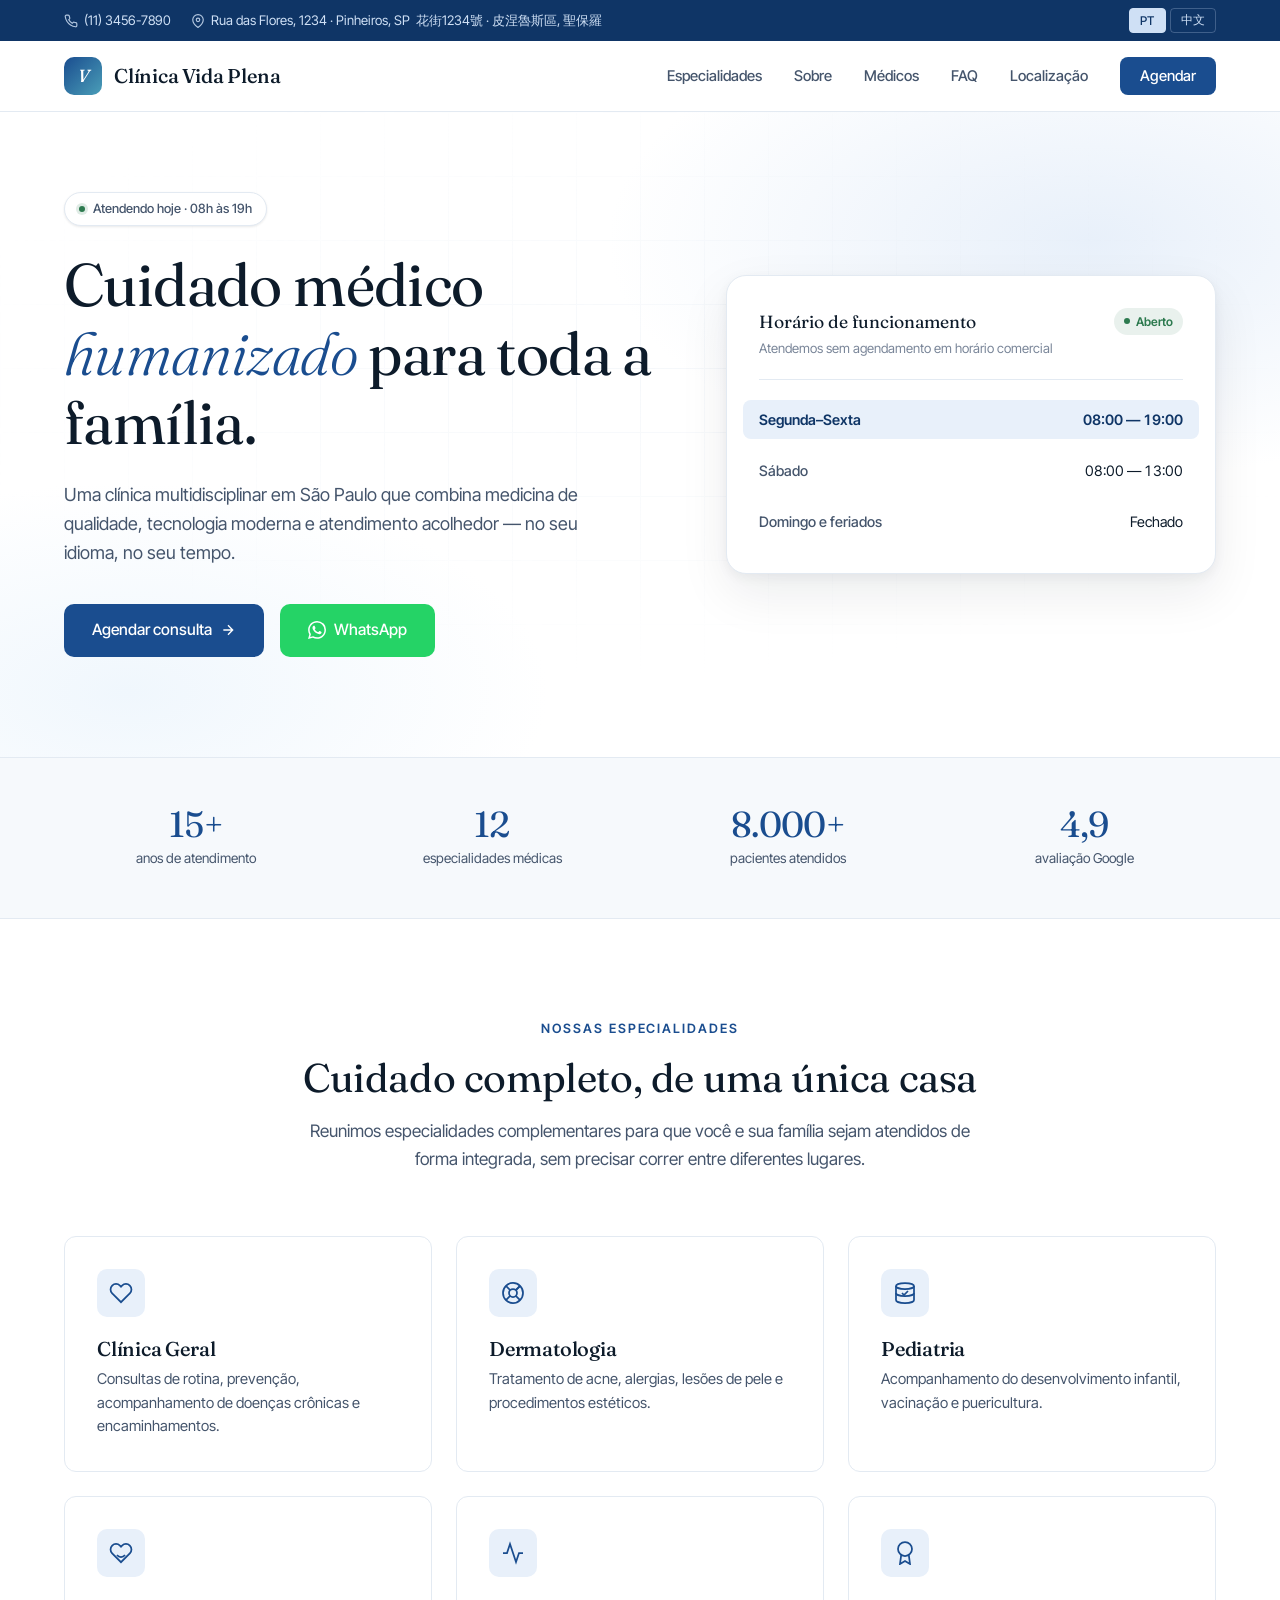
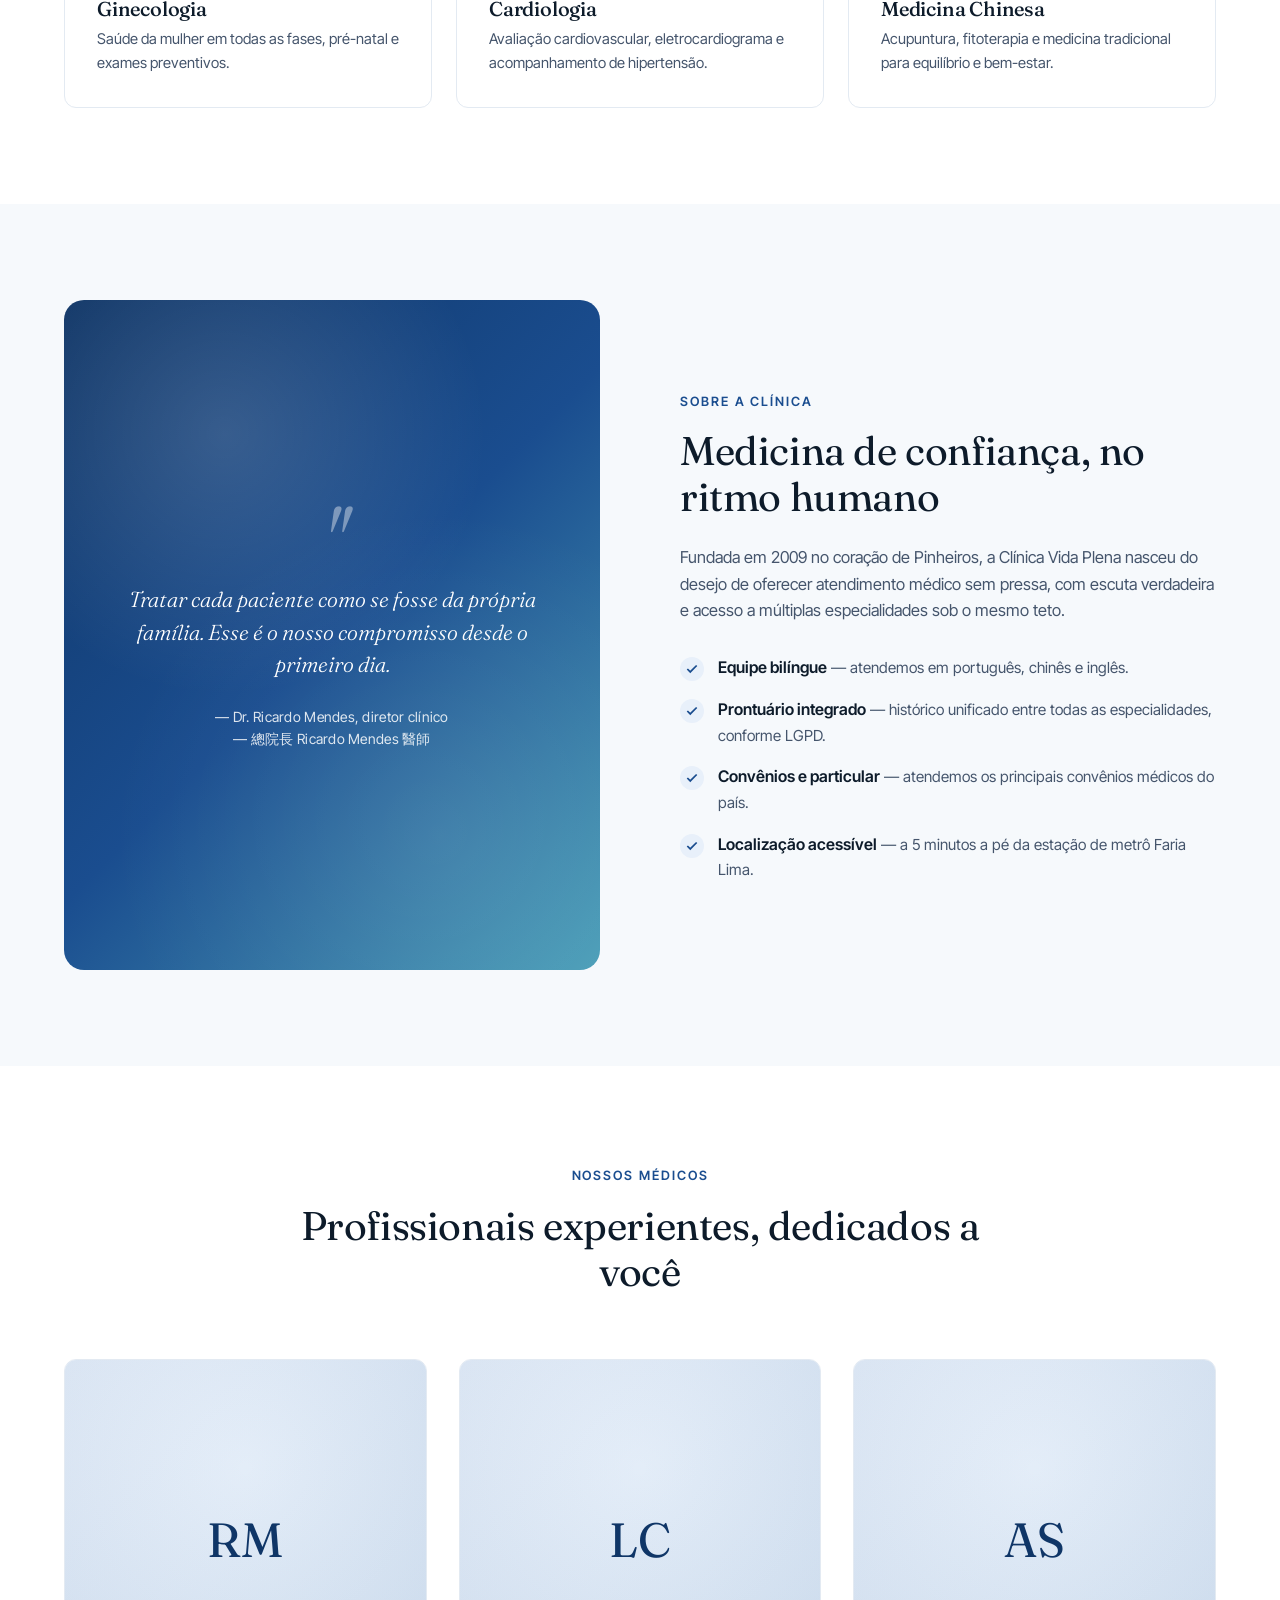
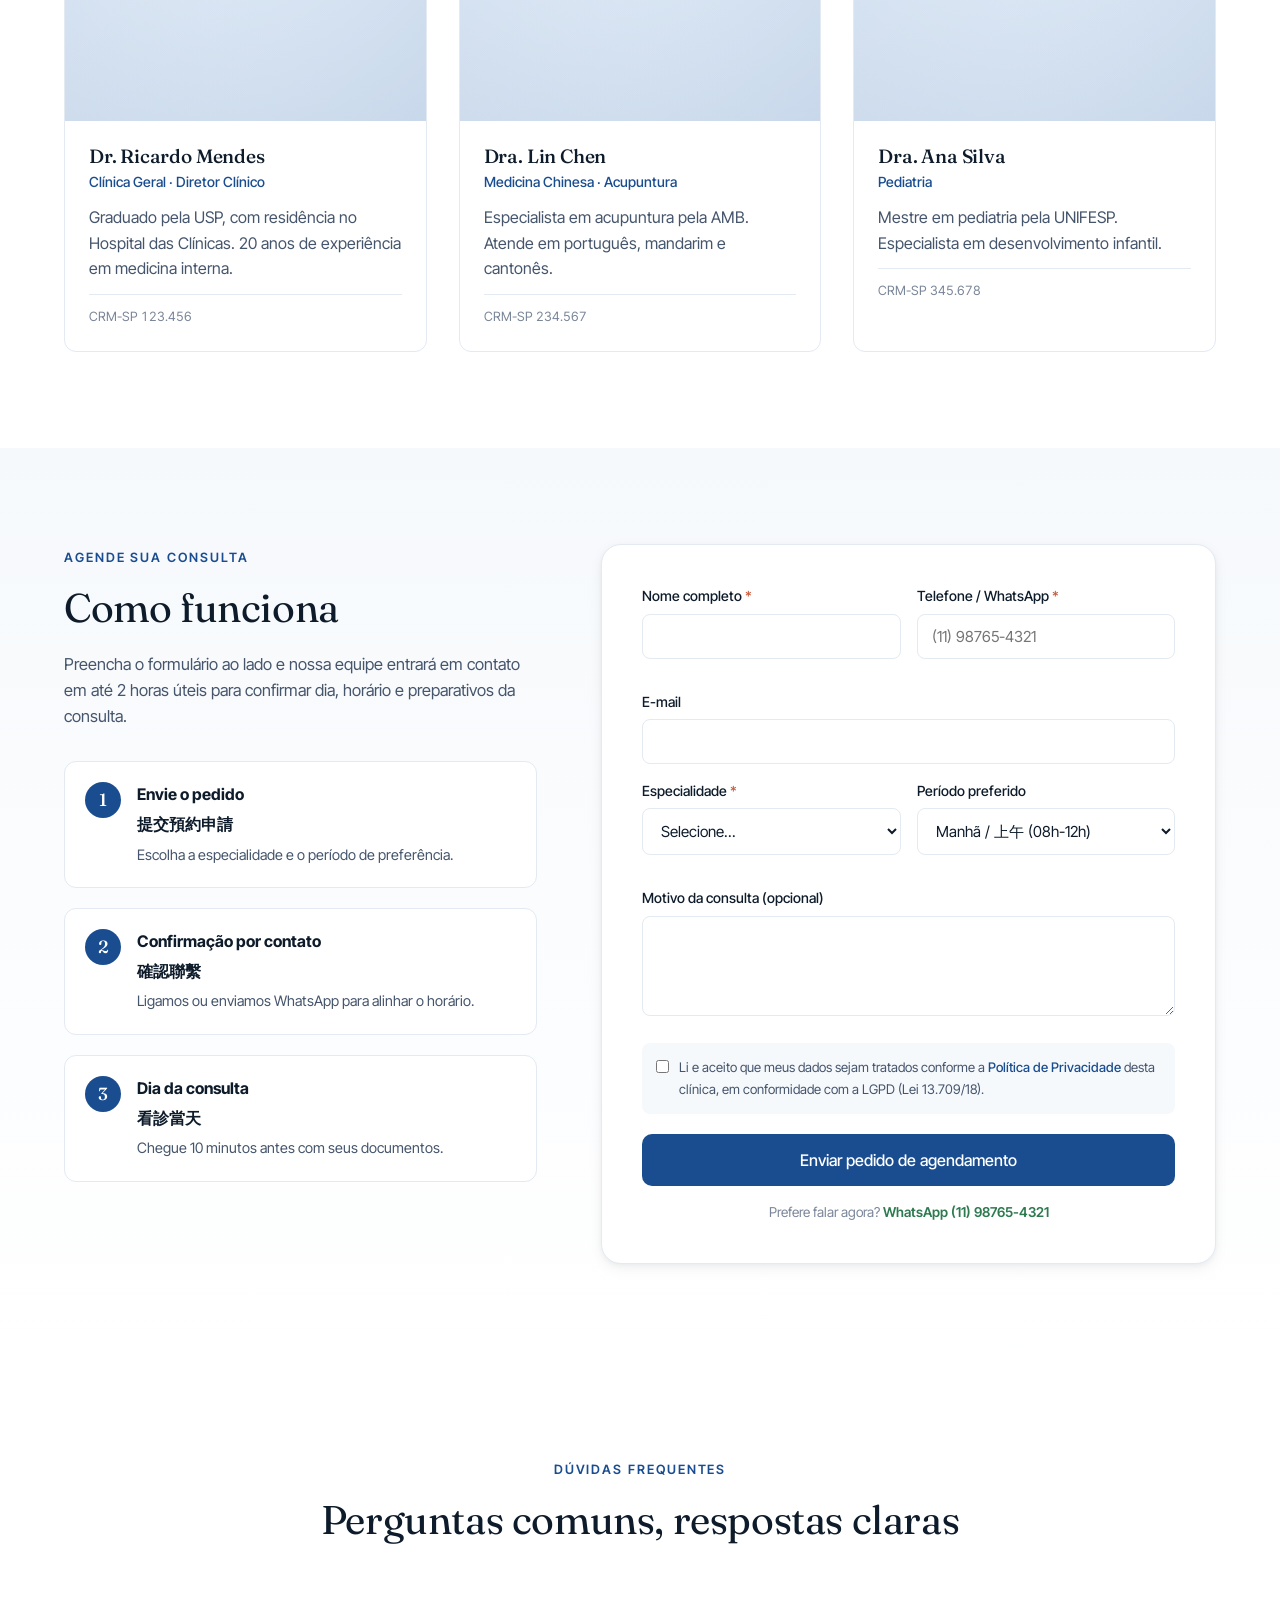
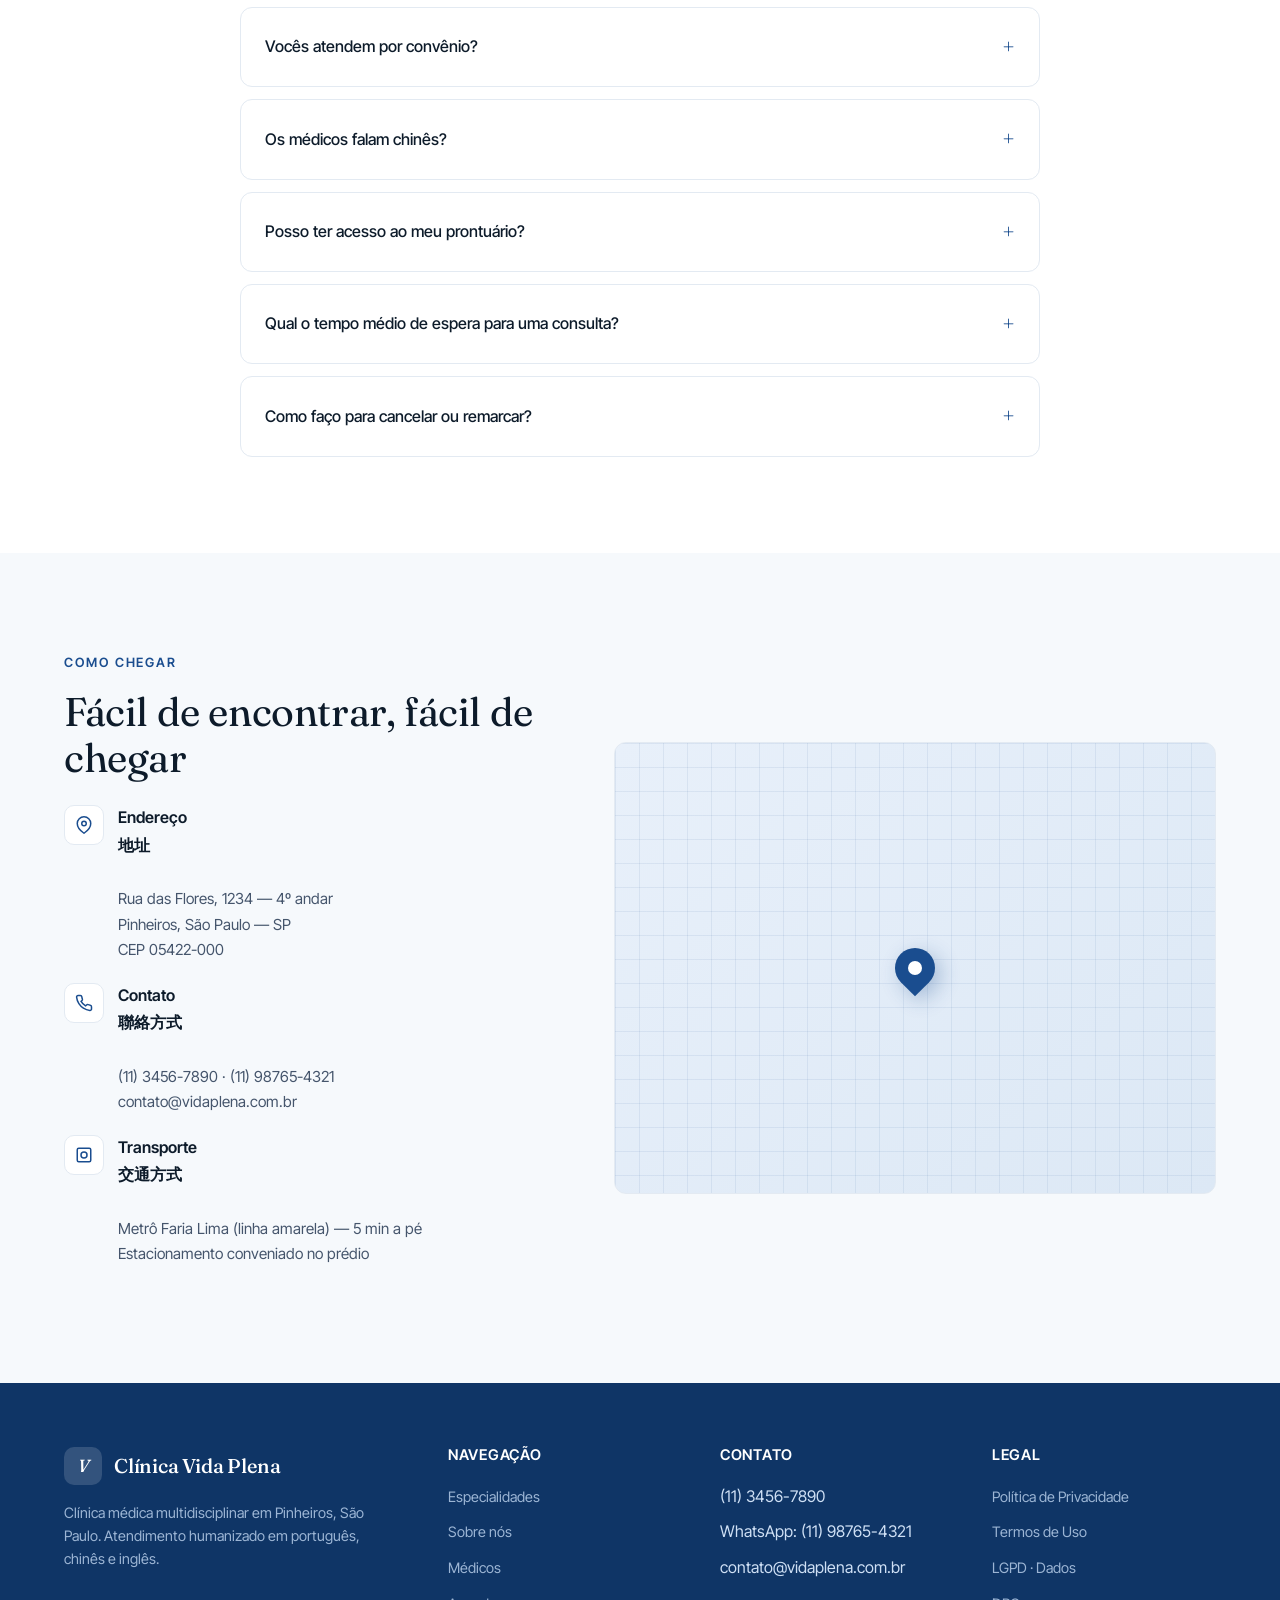
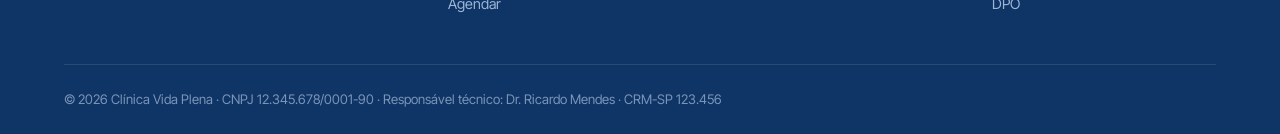
==== index.html @ 8c8d4899 "Add files via upload" ====
<!DOCTYPE html>
<html lang="pt-BR">
<head>
<meta charset="UTF-8">
<meta name="viewport" content="width=device-width, initial-scale=1.0">
<title>Clínica Vida Plena — Saúde integrada em São Paulo</title>
<meta name="description" content="Clínica médica multidisciplinar em São Paulo. Atendimento humanizado em clínica geral, dermatologia, pediatria e mais.">
<link rel="preconnect" href="https://fonts.googleapis.com">
<link rel="preconnect" href="https://fonts.gstatic.com" crossorigin>
<link href="https://fonts.googleapis.com/css2?family=Fraunces:ital,opsz,wght@0,9..144,300..700;1,9..144,300..600&family=Inter+Tight:wght@300;400;500;600;700&family=Noto+Sans+SC:wght@300;400;500;600;700&family=Noto+Serif+SC:wght@400;500;600&display=swap" rel="stylesheet">
<style>
  :root {
    --bg: #ffffff;
    --bg-soft: #f6f9fc;
    --bg-accent: #eef4fb;
    --ink: #0d1b2a;
    --ink-soft: #45556c;
    --ink-muted: #7a8699;
    --line: #e3eaf2;
    --brand: #1a4d8f;
    --brand-deep: #0f3566;
    --brand-soft: #e8f0fa;
    --accent: #4a9eb8;
    --success: #2d7a4f;
    --warn: #c85a3c;
    --radius-sm: 6px;
    --radius: 12px;
    --radius-lg: 20px;
    --shadow-sm: 0 1px 2px rgba(13,27,42,0.04), 0 1px 3px rgba(13,27,42,0.06);
    --shadow: 0 4px 14px rgba(13,27,42,0.06), 0 2px 4px rgba(13,27,42,0.04);
    --shadow-lg: 0 20px 50px rgba(13,27,42,0.08), 0 4px 12px rgba(13,27,42,0.05);
    --font-display: 'Fraunces', Georgia, serif;
    --font-body: 'Inter Tight', system-ui, sans-serif;
    --font-zh-display: 'Noto Serif SC', serif;
    --font-zh-body: 'Noto Sans SC', sans-serif;
    --container: 1200px;
  }

  html[lang="zh"] {
    --font-display: 'Noto Serif SC', serif;
    --font-body: 'Noto Sans SC', sans-serif;
  }

  * { box-sizing: border-box; margin: 0; padding: 0; }

  html { scroll-behavior: smooth; }

  body {
    font-family: var(--font-body);
    color: var(--ink);
    background: var(--bg);
    line-height: 1.6;
    -webkit-font-smoothing: antialiased;
    text-rendering: optimizeLegibility;
  }

  h1, h2, h3, h4 {
    font-family: var(--font-display);
    font-weight: 500;
    line-height: 1.15;
    letter-spacing: -0.01em;
    color: var(--ink);
  }

  h1 { font-size: clamp(2.25rem, 5vw, 3.75rem); font-weight: 400; }
  h2 { font-size: clamp(1.75rem, 3.5vw, 2.5rem); font-weight: 400; }
  h3 { font-size: clamp(1.25rem, 2vw, 1.5rem); }

  p { color: var(--ink-soft); }

  a { color: var(--brand); text-decoration: none; transition: color 0.2s; }
  a:hover { color: var(--brand-deep); }

  .container {
    max-width: var(--container);
    margin: 0 auto;
    padding: 0 24px;
  }

  /* ---------- Top bar ---------- */
  .topbar {
    background: var(--brand-deep);
    color: #cfe0f5;
    font-size: 0.825rem;
    padding: 8px 0;
  }
  .topbar .container {
    display: flex;
    justify-content: space-between;
    align-items: center;
    gap: 16px;
    flex-wrap: wrap;
  }
  .topbar-info { display: flex; gap: 20px; flex-wrap: wrap; }
  .topbar-info span { display: inline-flex; align-items: center; gap: 6px; }
  .topbar svg { width: 14px; height: 14px; opacity: 0.85; }
  .lang-switch { display: flex; gap: 4px; }
  .lang-switch button {
    background: transparent;
    color: #cfe0f5;
    border: 1px solid rgba(207,224,245,0.25);
    padding: 3px 10px;
    border-radius: 4px;
    cursor: pointer;
    font-size: 0.75rem;
    font-family: inherit;
    font-weight: 500;
    letter-spacing: 0.02em;
    transition: all 0.2s;
  }
  .lang-switch button.active {
    background: #cfe0f5;
    color: var(--brand-deep);
    border-color: #cfe0f5;
  }
  .lang-switch button:hover:not(.active) {
    background: rgba(207,224,245,0.1);
  }

  /* ---------- Header / Nav ---------- */
  header {
    position: sticky;
    top: 0;
    z-index: 100;
    background: rgba(255,255,255,0.92);
    backdrop-filter: blur(12px);
    -webkit-backdrop-filter: blur(12px);
    border-bottom: 1px solid var(--line);
  }
  header .container {
    display: flex;
    justify-content: space-between;
    align-items: center;
    padding: 16px 24px;
  }
  .logo {
    display: flex;
    align-items: center;
    gap: 12px;
    font-family: var(--font-display);
    font-weight: 500;
    font-size: 1.25rem;
    color: var(--ink);
    letter-spacing: -0.01em;
  }
  .logo-mark {
    width: 38px;
    height: 38px;
    border-radius: 10px;
    background: linear-gradient(135deg, var(--brand) 0%, var(--accent) 100%);
    display: flex;
    align-items: center;
    justify-content: center;
    color: white;
    font-family: var(--font-display);
    font-size: 1.1rem;
    font-weight: 500;
    font-style: italic;
  }
  nav ul {
    display: flex;
    list-style: none;
    gap: 32px;
    align-items: center;
  }
  nav a {
    color: var(--ink-soft);
    font-weight: 500;
    font-size: 0.925rem;
    transition: color 0.2s;
  }
  nav a:hover { color: var(--brand); }
  .nav-cta {
    background: var(--brand);
    color: white !important;
    padding: 10px 20px;
    border-radius: 8px;
    transition: background 0.2s, transform 0.2s;
  }
  .nav-cta:hover { background: var(--brand-deep); transform: translateY(-1px); }

  .menu-toggle {
    display: none;
    background: none;
    border: none;
    cursor: pointer;
    padding: 8px;
  }
  .menu-toggle svg { width: 24px; height: 24px; color: var(--ink); }

  /* ---------- Hero ---------- */
  .hero {
    position: relative;
    padding: 80px 0 100px;
    overflow: hidden;
    background:
      radial-gradient(ellipse 800px 400px at 85% 20%, var(--brand-soft) 0%, transparent 60%),
      radial-gradient(ellipse 600px 300px at 10% 90%, #f0f7fd 0%, transparent 70%),
      var(--bg);
  }
  .hero::before {
    content: '';
    position: absolute;
    inset: 0;
    background-image:
      linear-gradient(var(--line) 1px, transparent 1px),
      linear-gradient(90deg, var(--line) 1px, transparent 1px);
    background-size: 64px 64px;
    opacity: 0.35;
    mask-image: radial-gradient(ellipse 70% 60% at 50% 40%, black 0%, transparent 80%);
    -webkit-mask-image: radial-gradient(ellipse 70% 60% at 50% 40%, black 0%, transparent 80%);
    pointer-events: none;
  }
  .hero .container {
    position: relative;
    display: grid;
    grid-template-columns: 1.1fr 0.9fr;
    gap: 64px;
    align-items: center;
  }
  .hero-eyebrow {
    display: inline-flex;
    align-items: center;
    gap: 8px;
    background: white;
    border: 1px solid var(--line);
    padding: 6px 14px;
    border-radius: 100px;
    font-size: 0.8rem;
    color: var(--ink-soft);
    font-weight: 500;
    margin-bottom: 24px;
    box-shadow: var(--shadow-sm);
  }
  .hero-eyebrow .dot {
    width: 6px; height: 6px; border-radius: 50%;
    background: var(--success);
    box-shadow: 0 0 0 3px rgba(45,122,79,0.15);
    animation: pulse 2s infinite;
  }
  @keyframes pulse {
    0%, 100% { box-shadow: 0 0 0 3px rgba(45,122,79,0.15); }
    50% { box-shadow: 0 0 0 6px rgba(45,122,79,0.05); }
  }
  .hero h1 em {
    font-style: italic;
    font-weight: 300;
    color: var(--brand);
  }
  .hero-lede {
    font-size: 1.125rem;
    margin: 24px 0 36px;
    max-width: 520px;
    color: var(--ink-soft);
  }
  .hero-actions {
    display: flex;
    gap: 16px;
    flex-wrap: wrap;
  }
  .btn {
    display: inline-flex;
    align-items: center;
    gap: 8px;
    padding: 14px 28px;
    border-radius: 10px;
    font-weight: 500;
    font-size: 0.975rem;
    font-family: inherit;
    cursor: pointer;
    border: none;
    transition: all 0.2s;
  }
  .btn-primary {
    background: var(--brand);
    color: white;
  }
  .btn-primary:hover {
    background: var(--brand-deep);
    color: white;
    transform: translateY(-2px);
    box-shadow: var(--shadow);
  }
  .btn-secondary {
    background: white;
    color: var(--ink);
    border: 1px solid var(--line);
  }
  .btn-secondary:hover {
    border-color: var(--brand);
    color: var(--brand);
    transform: translateY(-2px);
  }
  .btn-whatsapp {
    background: #25D366;
    color: white;
  }
  .btn-whatsapp:hover {
    background: #1fb855;
    color: white;
    transform: translateY(-2px);
  }

  .hero-card {
    position: relative;
    background: white;
    border-radius: var(--radius-lg);
    padding: 32px;
    box-shadow: var(--shadow-lg);
    border: 1px solid var(--line);
  }
  .hero-card-header {
    display: flex;
    justify-content: space-between;
    align-items: start;
    padding-bottom: 20px;
    border-bottom: 1px solid var(--line);
    margin-bottom: 20px;
  }
  .hero-card-title {
    font-family: var(--font-display);
    font-size: 1.1rem;
    color: var(--ink);
  }
  .hero-card-subtitle {
    font-size: 0.825rem;
    color: var(--ink-muted);
    margin-top: 2px;
  }
  .status-chip {
    background: rgba(45,122,79,0.1);
    color: var(--success);
    padding: 4px 10px;
    border-radius: 100px;
    font-size: 0.75rem;
    font-weight: 600;
    display: inline-flex;
    align-items: center;
    gap: 6px;
  }
  .hours-list { display: grid; gap: 12px; }
  .hours-row {
    display: flex;
    justify-content: space-between;
    padding: 8px 0;
    font-size: 0.9rem;
  }
  .hours-row .day { color: var(--ink-soft); font-weight: 500; }
  .hours-row .time { color: var(--ink); font-variant-numeric: tabular-nums; }
  .hours-row.today {
    background: var(--brand-soft);
    margin: 0 -16px;
    padding: 8px 16px;
    border-radius: 8px;
  }
  .hours-row.today .day { color: var(--brand-deep); font-weight: 600; }
  .hours-row.today .time { color: var(--brand-deep); font-weight: 600; }

  .hero-decoration {
    position: absolute;
    top: -24px;
    right: -24px;
    width: 80px;
    height: 80px;
    background: var(--accent);
    opacity: 0.1;
    border-radius: 50%;
    z-index: -1;
  }

  /* ---------- Section base ---------- */
  section { padding: 96px 0; }
  .section-head {
    max-width: 680px;
    margin: 0 auto 64px;
    text-align: center;
  }
  .eyebrow {
    display: inline-block;
    font-size: 0.8rem;
    font-weight: 600;
    letter-spacing: 0.15em;
    text-transform: uppercase;
    color: var(--brand);
    margin-bottom: 16px;
  }
  .section-head p {
    margin-top: 16px;
    font-size: 1.075rem;
  }

  /* ---------- Trust bar ---------- */
  .trust {
    padding: 40px 0;
    border-top: 1px solid var(--line);
    border-bottom: 1px solid var(--line);
    background: var(--bg-soft);
  }
  .trust .container {
    display: grid;
    grid-template-columns: repeat(4, 1fr);
    gap: 32px;
    align-items: center;
  }
  .trust-item {
    text-align: center;
  }
  .trust-number {
    font-family: var(--font-display);
    font-size: 2.25rem;
    font-weight: 400;
    color: var(--brand);
    line-height: 1;
    letter-spacing: -0.02em;
  }
  .trust-label {
    font-size: 0.85rem;
    color: var(--ink-soft);
    margin-top: 6px;
  }

  /* ---------- Services ---------- */
  .services {
    background: var(--bg);
  }
  .services-grid {
    display: grid;
    grid-template-columns: repeat(3, 1fr);
    gap: 24px;
  }
  .service-card {
    padding: 32px;
    background: var(--bg);
    border: 1px solid var(--line);
    border-radius: var(--radius);
    transition: all 0.3s;
    position: relative;
    overflow: hidden;
  }
  .service-card::before {
    content: '';
    position: absolute;
    top: 0; left: 0; right: 0;
    height: 3px;
    background: var(--brand);
    transform: scaleX(0);
    transform-origin: left;
    transition: transform 0.4s cubic-bezier(0.16, 1, 0.3, 1);
  }
  .service-card:hover {
    border-color: var(--brand);
    box-shadow: var(--shadow);
    transform: translateY(-4px);
  }
  .service-card:hover::before { transform: scaleX(1); }
  .service-icon {
    width: 48px;
    height: 48px;
    background: var(--brand-soft);
    border-radius: 10px;
    display: flex;
    align-items: center;
    justify-content: center;
    margin-bottom: 20px;
    color: var(--brand);
  }
  .service-icon svg { width: 24px; height: 24px; }
  .service-card h3 {
    margin-bottom: 8px;
    font-size: 1.25rem;
  }
  .service-card p {
    font-size: 0.925rem;
    line-height: 1.6;
  }
  .service-more {
    margin-top: 16px;
    font-size: 0.85rem;
    color: var(--brand);
    font-weight: 500;
    display: inline-flex;
    align-items: center;
    gap: 4px;
  }

  /* ---------- About ---------- */
  .about {
    background: var(--bg-soft);
  }
  .about .container {
    display: grid;
    grid-template-columns: 1fr 1fr;
    gap: 80px;
    align-items: center;
  }
  .about-visual {
    position: relative;
    aspect-ratio: 4 / 5;
    border-radius: var(--radius-lg);
    overflow: hidden;
    background: linear-gradient(135deg, var(--brand-deep) 0%, var(--brand) 50%, var(--accent) 100%);
    display: flex;
    align-items: center;
    justify-content: center;
  }
  .about-visual::before {
    content: '';
    position: absolute;
    inset: 0;
    background:
      radial-gradient(circle at 30% 20%, rgba(255,255,255,0.15) 0%, transparent 40%),
      radial-gradient(circle at 70% 80%, rgba(255,255,255,0.08) 0%, transparent 50%);
  }
  .about-visual-inner {
    position: relative;
    color: white;
    text-align: center;
    padding: 40px;
    z-index: 1;
  }
  .about-visual-inner .quote-mark {
    font-family: var(--font-display);
    font-size: 5rem;
    line-height: 0.5;
    opacity: 0.4;
    font-style: italic;
  }
  .about-visual-inner blockquote {
    font-family: var(--font-display);
    font-style: italic;
    font-weight: 300;
    font-size: 1.35rem;
    line-height: 1.5;
    margin: 24px 0;
  }
  .about-visual-inner cite {
    display: block;
    font-style: normal;
    font-size: 0.875rem;
    opacity: 0.85;
    font-family: var(--font-body);
    letter-spacing: 0.02em;
  }
  .about-text h2 { margin-bottom: 24px; }
  .about-text p {
    margin-bottom: 20px;
    font-size: 1.025rem;
  }
  .about-features {
    margin-top: 32px;
    display: grid;
    gap: 16px;
  }
  .about-feature {
    display: flex;
    gap: 14px;
    align-items: start;
  }
  .about-feature .check {
    flex-shrink: 0;
    width: 24px;
    height: 24px;
    border-radius: 50%;
    background: var(--brand-soft);
    color: var(--brand);
    display: flex;
    align-items: center;
    justify-content: center;
    margin-top: 2px;
  }
  .about-feature .check svg { width: 14px; height: 14px; }
  .about-feature strong { color: var(--ink); font-weight: 600; }
  .about-feature span { color: var(--ink-soft); font-size: 0.95rem; }

  /* ---------- Doctors ---------- */
  .doctors { background: var(--bg); }
  .doctors-grid {
    display: grid;
    grid-template-columns: repeat(3, 1fr);
    gap: 32px;
  }
  .doctor-card {
    background: var(--bg);
    border: 1px solid var(--line);
    border-radius: var(--radius);
    overflow: hidden;
    transition: all 0.3s;
  }
  .doctor-card:hover {
    box-shadow: var(--shadow);
    transform: translateY(-4px);
  }
  .doctor-photo {
    aspect-ratio: 1 / 1;
    background: linear-gradient(135deg, var(--brand-soft) 0%, #dce8f5 100%);
    display: flex;
    align-items: center;
    justify-content: center;
    color: var(--brand-deep);
    font-family: var(--font-display);
    font-size: 3rem;
    font-weight: 400;
    position: relative;
  }
  .doctor-photo::after {
    content: '';
    position: absolute;
    inset: 0;
    background: radial-gradient(circle at 50% 30%, transparent 0%, rgba(26,77,143,0.1) 100%);
  }
  .doctor-info {
    padding: 24px;
  }
  .doctor-info h3 {
    font-size: 1.2rem;
    margin-bottom: 4px;
  }
  .doctor-specialty {
    color: var(--brand);
    font-size: 0.875rem;
    font-weight: 500;
    margin-bottom: 12px;
  }
  .doctor-crm {
    font-size: 0.8rem;
    color: var(--ink-muted);
    padding-top: 12px;
    border-top: 1px solid var(--line);
    margin-top: 12px;
    font-variant-numeric: tabular-nums;
  }

  /* ---------- Appointment form ---------- */
  .appointment {
    background:
      linear-gradient(180deg, var(--bg-soft) 0%, var(--bg) 100%);
  }
  .appointment .container {
    display: grid;
    grid-template-columns: 1fr 1.3fr;
    gap: 64px;
    align-items: start;
  }
  .appointment-info h2 { margin-bottom: 20px; }
  .appointment-info p { font-size: 1.025rem; margin-bottom: 32px; }
  .appointment-steps {
    display: grid;
    gap: 20px;
  }
  .appointment-step {
    display: flex;
    gap: 16px;
    padding: 20px;
    background: white;
    border: 1px solid var(--line);
    border-radius: var(--radius);
  }
  .step-num {
    flex-shrink: 0;
    width: 36px;
    height: 36px;
    border-radius: 50%;
    background: var(--brand);
    color: white;
    display: flex;
    align-items: center;
    justify-content: center;
    font-family: var(--font-display);
    font-weight: 500;
    font-size: 1.1rem;
  }
  .appointment-step strong { display: block; color: var(--ink); margin-bottom: 4px; font-size: 1rem; }
  .appointment-step span { color: var(--ink-soft); font-size: 0.9rem; }

  .appointment-form {
    background: white;
    padding: 40px;
    border-radius: var(--radius-lg);
    box-shadow: var(--shadow);
    border: 1px solid var(--line);
  }
  .form-row {
    display: grid;
    grid-template-columns: 1fr 1fr;
    gap: 16px;
    margin-bottom: 16px;
  }
  .form-group { margin-bottom: 16px; }
  .form-group label {
    display: block;
    font-size: 0.875rem;
    font-weight: 500;
    color: var(--ink);
    margin-bottom: 6px;
  }
  .form-group label .req { color: var(--warn); }
  .form-group input,
  .form-group select,
  .form-group textarea {
    width: 100%;
    padding: 12px 14px;
    border: 1px solid var(--line);
    border-radius: 8px;
    font-family: inherit;
    font-size: 0.95rem;
    color: var(--ink);
    background: var(--bg);
    transition: border-color 0.2s, box-shadow 0.2s;
  }
  .form-group input:focus,
  .form-group select:focus,
  .form-group textarea:focus {
    outline: none;
    border-color: var(--brand);
    box-shadow: 0 0 0 3px rgba(26,77,143,0.1);
  }
  .form-group textarea {
    resize: vertical;
    min-height: 100px;
  }
  .form-consent {
    display: flex;
    gap: 10px;
    align-items: start;
    padding: 14px;
    background: var(--bg-soft);
    border-radius: 8px;
    margin: 20px 0;
    font-size: 0.825rem;
    color: var(--ink-soft);
  }
  .form-consent input { margin-top: 3px; flex-shrink: 0; }
  .form-consent a { color: var(--brand); font-weight: 500; }
  .form-submit {
    width: 100%;
    justify-content: center;
    padding: 16px;
    font-size: 1rem;
  }
  .form-alt {
    text-align: center;
    margin-top: 16px;
    font-size: 0.85rem;
    color: var(--ink-muted);
  }
  .form-alt a {
    color: var(--success);
    font-weight: 600;
  }

  /* ---------- FAQ ---------- */
  .faq { background: var(--bg); }
  .faq-list {
    max-width: 800px;
    margin: 0 auto;
    display: grid;
    gap: 12px;
  }
  .faq-item {
    background: var(--bg);
    border: 1px solid var(--line);
    border-radius: var(--radius);
    overflow: hidden;
    transition: border-color 0.2s;
  }
  .faq-item[open] { border-color: var(--brand); }
  .faq-item summary {
    padding: 20px 24px;
    cursor: pointer;
    font-weight: 500;
    color: var(--ink);
    list-style: none;
    display: flex;
    justify-content: space-between;
    align-items: center;
    gap: 16px;
    font-size: 1rem;
  }
  .faq-item summary::-webkit-details-marker { display: none; }
  .faq-item summary::after {
    content: '+';
    font-family: var(--font-display);
    font-size: 1.5rem;
    font-weight: 300;
    color: var(--brand);
    transition: transform 0.2s;
    flex-shrink: 0;
  }
  .faq-item[open] summary::after { content: '−'; }
  .faq-item p {
    padding: 0 24px 24px;
    color: var(--ink-soft);
    font-size: 0.95rem;
    line-height: 1.7;
  }

  /* ---------- Location ---------- */
  .location { background: var(--bg-soft); }
  .location .container {
    display: grid;
    grid-template-columns: 1fr 1.2fr;
    gap: 48px;
    align-items: center;
  }
  .location-info h2 { margin-bottom: 24px; }
  .location-detail {
    display: flex;
    gap: 14px;
    margin-bottom: 20px;
    align-items: start;
  }
  .location-detail-icon {
    flex-shrink: 0;
    width: 40px;
    height: 40px;
    background: white;
    border: 1px solid var(--line);
    border-radius: 10px;
    display: flex;
    align-items: center;
    justify-content: center;
    color: var(--brand);
  }
  .location-detail-icon svg { width: 18px; height: 18px; }
  .location-detail strong { display: block; color: var(--ink); margin-bottom: 2px; font-weight: 600; }
  .location-detail span, .location-detail a { color: var(--ink-soft); font-size: 0.95rem; }
  .map-placeholder {
    aspect-ratio: 4 / 3;
    border-radius: var(--radius);
    overflow: hidden;
    background: linear-gradient(135deg, #e8f0fa 0%, #dce8f5 100%);
    position: relative;
    display: flex;
    align-items: center;
    justify-content: center;
    border: 1px solid var(--line);
  }
  .map-placeholder::before {
    content: '';
    position: absolute;
    inset: 0;
    background-image:
      linear-gradient(rgba(26,77,143,0.08) 1px, transparent 1px),
      linear-gradient(90deg, rgba(26,77,143,0.08) 1px, transparent 1px);
    background-size: 24px 24px;
  }
  .map-pin {
    position: relative;
    z-index: 1;
    width: 40px;
    height: 40px;
    background: var(--brand);
    border-radius: 50% 50% 50% 0;
    transform: rotate(-45deg);
    box-shadow: 0 8px 20px rgba(26,77,143,0.3);
    display: flex;
    align-items: center;
    justify-content: center;
  }
  .map-pin::after {
    content: '';
    width: 14px;
    height: 14px;
    background: white;
    border-radius: 50%;
  }

  /* ---------- Footer ---------- */
  footer {
    background: var(--brand-deep);
    color: #cfe0f5;
    padding: 64px 0 24px;
  }
  .footer-grid {
    display: grid;
    grid-template-columns: 1.5fr 1fr 1fr 1fr;
    gap: 48px;
    margin-bottom: 48px;
  }
  footer h4 {
    color: white;
    font-family: var(--font-body);
    font-size: 0.925rem;
    font-weight: 600;
    letter-spacing: 0.05em;
    text-transform: uppercase;
    margin-bottom: 20px;
  }
  .footer-brand .logo-mark { background: rgba(255,255,255,0.15); }
  .footer-brand h4 { color: white; font-family: var(--font-display); font-size: 1.25rem; text-transform: none; letter-spacing: -0.01em; font-weight: 500; margin-bottom: 12px; }
  .footer-brand p { color: #9cb5d4; font-size: 0.9rem; margin-bottom: 20px; max-width: 320px; line-height: 1.6; }
  footer ul { list-style: none; display: grid; gap: 10px; }
  footer ul a {
    color: #9cb5d4;
    font-size: 0.9rem;
  }
  footer ul a:hover { color: white; }
  .footer-bottom {
    padding-top: 24px;
    border-top: 1px solid rgba(255,255,255,0.1);
    display: flex;
    justify-content: space-between;
    align-items: center;
    flex-wrap: wrap;
    gap: 16px;
    font-size: 0.825rem;
    color: #7a94b8;
  }
  .footer-legal { display: flex; gap: 20px; flex-wrap: wrap; }
  .footer-legal a { color: #9cb5d4; }

  /* ---------- Responsive ---------- */
  @media (max-width: 960px) {
    nav ul { display: none; }
    .menu-toggle { display: block; }
    .hero .container,
    .about .container,
    .appointment .container,
    .location .container {
      grid-template-columns: 1fr;
      gap: 48px;
    }
    .services-grid,
    .doctors-grid {
      grid-template-columns: repeat(2, 1fr);
    }
    .trust .container {
      grid-template-columns: repeat(2, 1fr);
      gap: 32px;
    }
    .footer-grid {
      grid-template-columns: 1fr 1fr;
      gap: 32px;
    }
    section { padding: 72px 0; }
    .hero { padding: 48px 0 64px; }
  }

  @media (max-width: 640px) {
    .services-grid,
    .doctors-grid {
      grid-template-columns: 1fr;
    }
    .form-row { grid-template-columns: 1fr; }
    .appointment-form { padding: 24px; }
    .topbar-info { gap: 12px; font-size: 0.75rem; }
    .footer-grid { grid-template-columns: 1fr; }
  }

  /* Utility for language switching */
  .zh { display: none; }
  html[lang="zh"] .pt { display: none; }
  html[lang="zh"] .zh { display: inline; }
  html[lang="zh"] p.pt,
  html[lang="zh"] div.pt,
  html[lang="zh"] li.pt,
  html[lang="zh"] h1.pt,
  html[lang="zh"] h2.pt,
  html[lang="zh"] h3.pt,
  html[lang="zh"] span.pt.block { display: none; }
  html[lang="zh"] p.zh,
  html[lang="zh"] div.zh,
  html[lang="zh"] li.zh,
  html[lang="zh"] h1.zh,
  html[lang="zh"] h2.zh,
  html[lang="zh"] h3.zh,
  html[lang="zh"] span.zh.block { display: block; }

  /* Reveal animation */
  @media (prefers-reduced-motion: no-preference) {
    .reveal {
      opacity: 0;
      transform: translateY(16px);
      transition: opacity 0.7s cubic-bezier(0.16, 1, 0.3, 1), transform 0.7s cubic-bezier(0.16, 1, 0.3, 1);
    }
    .reveal.visible {
      opacity: 1;
      transform: translateY(0);
    }
  }
</style>
</head>
<body>

<!-- Top bar -->
<div class="topbar">
  <div class="container">
    <div class="topbar-info">
      <span>
        <svg viewBox="0 0 24 24" fill="none" stroke="currentColor" stroke-width="2"><path d="M22 16.92v3a2 2 0 0 1-2.18 2 19.79 19.79 0 0 1-8.63-3.07 19.5 19.5 0 0 1-6-6 19.79 19.79 0 0 1-3.07-8.67A2 2 0 0 1 4.11 2h3a2 2 0 0 1 2 1.72 12.84 12.84 0 0 0 .7 2.81 2 2 0 0 1-.45 2.11L8.09 9.91a16 16 0 0 0 6 6l1.27-1.27a2 2 0 0 1 2.11-.45 12.84 12.84 0 0 0 2.81.7A2 2 0 0 1 22 16.92z"/></svg>
        (11) 3456-7890
      </span>
      <span>
        <svg viewBox="0 0 24 24" fill="none" stroke="currentColor" stroke-width="2"><path d="M21 10c0 7-9 13-9 13s-9-6-9-13a9 9 0 0 1 18 0z"/><circle cx="12" cy="10" r="3"/></svg>
        <span class="pt">Rua das Flores, 1234 · Pinheiros, SP</span><span class="zh">花街1234號 · 皮涅魯斯區, 聖保羅</span>
      </span>
    </div>
    <div class="lang-switch">
      <button class="active" data-lang="pt">PT</button>
      <button data-lang="zh">中文</button>
    </div>
  </div>
</div>

<!-- Header -->
<header>
  <div class="container">
    <a href="#top" class="logo">
      <span class="logo-mark">V</span>
      <span>
        <span class="pt">Clínica Vida Plena</span>
        <span class="zh">盈康診所</span>
      </span>
    </a>
    <nav>
      <ul>
        <li><a href="#services"><span class="pt">Especialidades</span><span class="zh">科別</span></a></li>
        <li><a href="#about"><span class="pt">Sobre</span><span class="zh">關於</span></a></li>
        <li><a href="#doctors"><span class="pt">Médicos</span><span class="zh">醫師</span></a></li>
        <li><a href="#faq">FAQ</a></li>
        <li><a href="#location"><span class="pt">Localização</span><span class="zh">交通</span></a></li>
        <li><a href="#appointment" class="nav-cta"><span class="pt">Agendar</span><span class="zh">線上預約</span></a></li>
      </ul>
      <button class="menu-toggle" aria-label="Menu">
        <svg viewBox="0 0 24 24" fill="none" stroke="currentColor" stroke-width="2"><line x1="3" y1="6" x2="21" y2="6"/><line x1="3" y1="12" x2="21" y2="12"/><line x1="3" y1="18" x2="21" y2="18"/></svg>
      </button>
    </nav>
  </div>
</header>

<!-- Hero -->
<section class="hero" id="top" style="padding-top: 80px;">
  <div class="container">
    <div>
      <div class="hero-eyebrow">
        <span class="dot"></span>
        <span class="pt">Atendendo hoje · 08h às 19h</span>
        <span class="zh">今日營業 · 上午8點至晚上7點</span>
      </div>
      <h1 class="pt">Cuidado médico <em>humanizado</em> para toda a família.</h1>
      <h1 class="zh">以<em>人為本</em>的家庭醫療照護</h1>
      <p class="hero-lede pt">Uma clínica multidisciplinar em São Paulo que combina medicina de qualidade, tecnologia moderna e atendimento acolhedor — no seu idioma, no seu tempo.</p>
      <p class="hero-lede zh">位於聖保羅的多專科綜合診所，結合優質醫療、現代化設備與貼心服務——用您熟悉的語言，配合您的時間。</p>
      <div class="hero-actions">
        <a href="#appointment" class="btn btn-primary">
          <span class="pt">Agendar consulta</span>
          <span class="zh">線上預約</span>
          <svg width="16" height="16" viewBox="0 0 24 24" fill="none" stroke="currentColor" stroke-width="2"><path d="M5 12h14M12 5l7 7-7 7"/></svg>
        </a>
        <a href="https://wa.me/5511987654321" class="btn btn-whatsapp">
          <svg width="18" height="18" viewBox="0 0 24 24" fill="currentColor"><path d="M17.472 14.382c-.297-.149-1.758-.867-2.03-.967-.273-.099-.471-.148-.67.15-.197.297-.767.966-.94 1.164-.173.199-.347.223-.644.075-.297-.15-1.255-.463-2.39-1.475-.883-.788-1.48-1.761-1.653-2.059-.173-.297-.018-.458.13-.606.134-.133.298-.347.446-.52.149-.174.198-.298.298-.497.099-.198.05-.371-.025-.52-.075-.149-.669-1.612-.916-2.207-.242-.579-.487-.5-.669-.51-.173-.008-.371-.01-.57-.01-.198 0-.52.074-.792.372-.272.297-1.04 1.016-1.04 2.479 0 1.462 1.065 2.875 1.213 3.074.149.198 2.096 3.2 5.077 4.487.709.306 1.262.489 1.694.625.712.227 1.36.195 1.871.118.571-.085 1.758-.719 2.006-1.413.248-.694.248-1.289.173-1.413-.074-.124-.272-.198-.57-.347m-5.421 7.403h-.004a9.87 9.87 0 01-5.031-1.378l-.361-.214-3.741.982.998-3.648-.235-.374a9.86 9.86 0 01-1.51-5.26c.001-5.45 4.436-9.884 9.888-9.884 2.64 0 5.122 1.03 6.988 2.898a9.825 9.825 0 012.893 6.994c-.003 5.45-4.437 9.884-9.885 9.884m8.413-18.297A11.815 11.815 0 0012.05 0C5.495 0 .16 5.335.157 11.892c0 2.096.547 4.142 1.588 5.945L.057 24l6.305-1.654a11.882 11.882 0 005.683 1.448h.005c6.554 0 11.89-5.335 11.893-11.893A11.821 11.821 0 0020.885 3.488"/></svg>
          WhatsApp
        </a>
      </div>
    </div>
    <div class="hero-card">
      <div class="hero-decoration"></div>
      <div class="hero-card-header">
        <div>
          <div class="hero-card-title pt">Horário de funcionamento</div>
          <div class="hero-card-title zh">營業時間</div>
          <div class="hero-card-subtitle pt">Atendemos sem agendamento em horário comercial</div>
          <div class="hero-card-subtitle zh">上班時間歡迎臨櫃看診</div>
        </div>
        <span class="status-chip">
          <span class="dot" style="background: currentColor; width: 6px; height: 6px; border-radius: 50%;"></span>
          <span class="pt">Aberto</span>
          <span class="zh">營業中</span>
        </span>
      </div>
      <div class="hours-list">
        <div class="hours-row today">
          <span class="day"><span class="pt">Segunda–Sexta</span><span class="zh">週一至週五</span></span>
          <span class="time">08:00 — 19:00</span>
        </div>
        <div class="hours-row">
          <span class="day"><span class="pt">Sábado</span><span class="zh">週六</span></span>
          <span class="time">08:00 — 13:00</span>
        </div>
        <div class="hours-row">
          <span class="day"><span class="pt">Domingo e feriados</span><span class="zh">週日及假日</span></span>
          <span class="time pt">Fechado</span>
          <span class="time zh">休診</span>
        </div>
      </div>
    </div>
  </div>
</section>

<!-- Trust bar -->
<section class="trust" style="padding: 48px 0;">
  <div class="container">
    <div class="trust-item">
      <div class="trust-number">15+</div>
      <div class="trust-label pt">anos de atendimento</div>
      <div class="trust-label zh">年專業服務經驗</div>
    </div>
    <div class="trust-item">
      <div class="trust-number">12</div>
      <div class="trust-label pt">especialidades médicas</div>
      <div class="trust-label zh">項醫療專科</div>
    </div>
    <div class="trust-item">
      <div class="trust-number">8.000+</div>
      <div class="trust-label pt">pacientes atendidos</div>
      <div class="trust-label zh">位病患服務記錄</div>
    </div>
    <div class="trust-item">
      <div class="trust-number">4,9</div>
      <div class="trust-label pt">avaliação Google</div>
      <div class="trust-label zh">Google 評分</div>
    </div>
  </div>
</section>

<!-- Services -->
<section class="services" id="services">
  <div class="container">
    <div class="section-head">
      <span class="eyebrow pt">Nossas especialidades</span>
      <span class="eyebrow zh">醫療專科</span>
      <h2 class="pt">Cuidado completo, de uma única casa</h2>
      <h2 class="zh">一站式完整醫療服務</h2>
      <p class="pt">Reunimos especialidades complementares para que você e sua família sejam atendidos de forma integrada, sem precisar correr entre diferentes lugares.</p>
      <p class="zh">我們整合多個專科，讓您和家人享受完整的醫療照護，無需奔波於不同診所之間。</p>
    </div>
    <div class="services-grid">
      <div class="service-card">
        <div class="service-icon">
          <svg viewBox="0 0 24 24" fill="none" stroke="currentColor" stroke-width="1.75"><path d="M20.84 4.61a5.5 5.5 0 0 0-7.78 0L12 5.67l-1.06-1.06a5.5 5.5 0 0 0-7.78 7.78l1.06 1.06L12 21.23l7.78-7.78 1.06-1.06a5.5 5.5 0 0 0 0-7.78z"/></svg>
        </div>
        <h3 class="pt">Clínica Geral</h3>
        <h3 class="zh">一般內科</h3>
        <p class="pt">Consultas de rotina, prevenção, acompanhamento de doenças crônicas e encaminhamentos.</p>
        <p class="zh">日常看診、預防保健、慢性病管理及專科轉診。</p>
      </div>
      <div class="service-card">
        <div class="service-icon">
          <svg viewBox="0 0 24 24" fill="none" stroke="currentColor" stroke-width="1.75"><circle cx="12" cy="12" r="10"/><circle cx="12" cy="12" r="4"/><line x1="4.93" y1="4.93" x2="9.17" y2="9.17"/><line x1="14.83" y1="14.83" x2="19.07" y2="19.07"/><line x1="14.83" y1="9.17" x2="19.07" y2="4.93"/><line x1="14.83" y1="9.17" x2="18.36" y2="5.64"/><line x1="4.93" y1="19.07" x2="9.17" y2="14.83"/></svg>
        </div>
        <h3 class="pt">Dermatologia</h3>
        <h3 class="zh">皮膚科</h3>
        <p class="pt">Tratamento de acne, alergias, lesões de pele e procedimentos estéticos.</p>
        <p class="zh">痤瘡、過敏、皮膚病變治療及醫美療程。</p>
      </div>
      <div class="service-card">
        <div class="service-icon">
          <svg viewBox="0 0 24 24" fill="none" stroke="currentColor" stroke-width="1.75"><path d="M9 12l2 2 4-4"/><path d="M21 12c0 1.66-4 3-9 3s-9-1.34-9-3"/><path d="M3 5v14c0 1.66 4 3 9 3s9-1.34 9-3V5"/><path d="M3 5c0-1.66 4-3 9-3s9 1.34 9 3-4 3-9 3-9-1.34-9-3z"/></svg>
        </div>
        <h3 class="pt">Pediatria</h3>
        <h3 class="zh">兒科</h3>
        <p class="pt">Acompanhamento do desenvolvimento infantil, vacinação e puericultura.</p>
        <p class="zh">兒童生長發育追蹤、疫苗接種及嬰幼兒保健。</p>
      </div>
      <div class="service-card">
        <div class="service-icon">
          <svg viewBox="0 0 24 24" fill="none" stroke="currentColor" stroke-width="1.75"><path d="M20.84 4.61a5.5 5.5 0 0 0-7.78 0L12 5.67l-1.06-1.06a5.5 5.5 0 0 0-7.78 7.78L12 21.23l8.84-8.84a5.5 5.5 0 0 0 0-7.78z"/><path d="M8 14s1.5 2 4 2 4-2 4-2"/></svg>
        </div>
        <h3 class="pt">Ginecologia</h3>
        <h3 class="zh">婦產科</h3>
        <p class="pt">Saúde da mulher em todas as fases, pré-natal e exames preventivos.</p>
        <p class="zh">女性各階段健康照護、產前檢查及預防性篩檢。</p>
      </div>
      <div class="service-card">
        <div class="service-icon">
          <svg viewBox="0 0 24 24" fill="none" stroke="currentColor" stroke-width="1.75"><polyline points="22 12 18 12 15 21 9 3 6 12 2 12"/></svg>
        </div>
        <h3 class="pt">Cardiologia</h3>
        <h3 class="zh">心臟科</h3>
        <p class="pt">Avaliação cardiovascular, eletrocardiograma e acompanhamento de hipertensão.</p>
        <p class="zh">心血管評估、心電圖及高血壓追蹤管理。</p>
      </div>
      <div class="service-card">
        <div class="service-icon">
          <svg viewBox="0 0 24 24" fill="none" stroke="currentColor" stroke-width="1.75"><circle cx="12" cy="8" r="7"/><polyline points="8.21 13.89 7 23 12 20 17 23 15.79 13.88"/></svg>
        </div>
        <h3 class="pt">Medicina Chinesa</h3>
        <h3 class="zh">中醫科</h3>
        <p class="pt">Acupuntura, fitoterapia e medicina tradicional para equilíbrio e bem-estar.</p>
        <p class="zh">針灸、中藥調理及傳統中醫療法，促進身心平衡。</p>
      </div>
    </div>
  </div>
</section>

<!-- About -->
<section class="about" id="about">
  <div class="container">
    <div class="about-visual">
      <div class="about-visual-inner">
        <div class="quote-mark">"</div>
        <blockquote class="pt">Tratar cada paciente como se fosse da própria família. Esse é o nosso compromisso desde o primeiro dia.</blockquote>
        <blockquote class="zh">視每位病人如家人——這是我們開業第一天就許下的承諾。</blockquote>
        <cite class="pt">— Dr. Ricardo Mendes, diretor clínico</cite>
        <cite class="zh">— 總院長 Ricardo Mendes 醫師</cite>
      </div>
    </div>
    <div class="about-text">
      <span class="eyebrow pt">Sobre a clínica</span>
      <span class="eyebrow zh">關於診所</span>
      <h2 class="pt">Medicina de confiança, no ritmo humano</h2>
      <h2 class="zh">值得信賴的醫療，以人為本的步調</h2>
      <p class="pt">Fundada em 2009 no coração de Pinheiros, a Clínica Vida Plena nasceu do desejo de oferecer atendimento médico sem pressa, com escuta verdadeira e acesso a múltiplas especialidades sob o mesmo teto.</p>
      <p class="zh">盈康診所創立於2009年，坐落於聖保羅皮涅魯斯區。我們秉持「不趕時間、真誠傾聽」的理念，在同一個空間提供多專科整合照護。</p>
      <div class="about-features">
        <div class="about-feature">
          <div class="check">
            <svg viewBox="0 0 24 24" fill="none" stroke="currentColor" stroke-width="3"><polyline points="20 6 9 17 4 12"/></svg>
          </div>
          <div>
            <strong class="pt">Equipe bilíngue</strong>
            <strong class="zh">雙語醫療團隊</strong>
            <span class="pt"> — atendemos em português, chinês e inglês.</span>
            <span class="zh"> — 提供葡萄牙文、中文、英文看診服務。</span>
          </div>
        </div>
        <div class="about-feature">
          <div class="check">
            <svg viewBox="0 0 24 24" fill="none" stroke="currentColor" stroke-width="3"><polyline points="20 6 9 17 4 12"/></svg>
          </div>
          <div>
            <strong class="pt">Prontuário integrado</strong>
            <strong class="zh">整合病歷系統</strong>
            <span class="pt"> — histórico unificado entre todas as especialidades, conforme LGPD.</span>
            <span class="zh"> — 跨科別統一病歷管理，符合LGPD個資規範。</span>
          </div>
        </div>
        <div class="about-feature">
          <div class="check">
            <svg viewBox="0 0 24 24" fill="none" stroke="currentColor" stroke-width="3"><polyline points="20 6 9 17 4 12"/></svg>
          </div>
          <div>
            <strong class="pt">Convênios e particular</strong>
            <strong class="zh">接受保險及自費</strong>
            <span class="pt"> — atendemos os principais convênios médicos do país.</span>
            <span class="zh"> — 配合巴西主要醫療保險。</span>
          </div>
        </div>
        <div class="about-feature">
          <div class="check">
            <svg viewBox="0 0 24 24" fill="none" stroke="currentColor" stroke-width="3"><polyline points="20 6 9 17 4 12"/></svg>
          </div>
          <div>
            <strong class="pt">Localização acessível</strong>
            <strong class="zh">交通便利</strong>
            <span class="pt"> — a 5 minutos a pé da estação de metrô Faria Lima.</span>
            <span class="zh"> — 距離法里亞利馬地鐵站步行僅5分鐘。</span>
          </div>
        </div>
      </div>
    </div>
  </div>
</section>

<!-- Doctors -->
<section class="doctors" id="doctors">
  <div class="container">
    <div class="section-head">
      <span class="eyebrow pt">Nossos médicos</span>
      <span class="eyebrow zh">醫師介紹</span>
      <h2 class="pt">Profissionais experientes, dedicados a você</h2>
      <h2 class="zh">經驗豐富的醫療團隊，為您用心服務</h2>
    </div>
    <div class="doctors-grid">
      <div class="doctor-card">
        <div class="doctor-photo">RM</div>
        <div class="doctor-info">
          <h3>Dr. Ricardo Mendes</h3>
          <div class="doctor-specialty pt">Clínica Geral · Diretor Clínico</div>
          <div class="doctor-specialty zh">一般內科 · 總院長</div>
          <p class="pt">Graduado pela USP, com residência no Hospital das Clínicas. 20 anos de experiência em medicina interna.</p>
          <p class="zh">聖保羅大學醫學院畢業，臨床醫院住院醫師訓練，20年內科臨床經驗。</p>
          <div class="doctor-crm">CRM-SP 123.456</div>
        </div>
      </div>
      <div class="doctor-card">
        <div class="doctor-photo">LC</div>
        <div class="doctor-info">
          <h3>Dra. Lin Chen</h3>
          <div class="doctor-specialty pt">Medicina Chinesa · Acupuntura</div>
          <div class="doctor-specialty zh">中醫科 · 針灸</div>
          <p class="pt">Especialista em acupuntura pela AMB. Atende em português, mandarim e cantonês.</p>
          <p class="zh">巴西醫學會認證針灸專科醫師，提供葡語、國語、粵語看診。</p>
          <div class="doctor-crm">CRM-SP 234.567</div>
        </div>
      </div>
      <div class="doctor-card">
        <div class="doctor-photo">AS</div>
        <div class="doctor-info">
          <h3>Dra. Ana Silva</h3>
          <div class="doctor-specialty pt">Pediatria</div>
          <div class="doctor-specialty zh">兒科</div>
          <p class="pt">Mestre em pediatria pela UNIFESP. Especialista em desenvolvimento infantil.</p>
          <p class="zh">聯邦大學兒科醫學碩士，專精兒童生長發育評估。</p>
          <div class="doctor-crm">CRM-SP 345.678</div>
        </div>
      </div>
    </div>
  </div>
</section>

<!-- Appointment form -->
<section class="appointment" id="appointment">
  <div class="container">
    <div class="appointment-info">
      <span class="eyebrow pt">Agende sua consulta</span>
      <span class="eyebrow zh">線上預約</span>
      <h2 class="pt">Como funciona</h2>
      <h2 class="zh">預約流程</h2>
      <p class="pt">Preencha o formulário ao lado e nossa equipe entrará em contato em até 2 horas úteis para confirmar dia, horário e preparativos da consulta.</p>
      <p class="zh">請填寫右側表單，我們的客服團隊將在2個營業小時內與您聯繫，確認看診日期、時間及注意事項。</p>
      <div class="appointment-steps">
        <div class="appointment-step">
          <div class="step-num">1</div>
          <div>
            <strong class="pt">Envie o pedido</strong>
            <strong class="zh">提交預約申請</strong>
            <span class="pt">Escolha a especialidade e o período de preferência.</span>
            <span class="zh">選擇科別及希望就診時段。</span>
          </div>
        </div>
        <div class="appointment-step">
          <div class="step-num">2</div>
          <div>
            <strong class="pt">Confirmação por contato</strong>
            <strong class="zh">確認聯繫</strong>
            <span class="pt">Ligamos ou enviamos WhatsApp para alinhar o horário.</span>
            <span class="zh">我們將透過電話或WhatsApp與您確認時段。</span>
          </div>
        </div>
        <div class="appointment-step">
          <div class="step-num">3</div>
          <div>
            <strong class="pt">Dia da consulta</strong>
            <strong class="zh">看診當天</strong>
            <span class="pt">Chegue 10 minutos antes com seus documentos.</span>
            <span class="zh">請提前10分鐘攜帶證件到診所報到。</span>
          </div>
        </div>
      </div>
    </div>
    <form class="appointment-form" id="appointmentForm" onsubmit="return handleSubmit(event)">
      <div class="form-row">
        <div class="form-group">
          <label for="name"><span class="pt">Nome completo</span><span class="zh">姓名</span> <span class="req">*</span></label>
          <input type="text" id="name" name="name" required>
        </div>
        <div class="form-group">
          <label for="phone"><span class="pt">Telefone / WhatsApp</span><span class="zh">電話 / WhatsApp</span> <span class="req">*</span></label>
          <input type="tel" id="phone" name="phone" placeholder="(11) 98765-4321" required>
        </div>
      </div>
      <div class="form-group">
        <label for="email">E-mail</label>
        <input type="email" id="email" name="email">
      </div>
      <div class="form-row">
        <div class="form-group">
          <label for="specialty"><span class="pt">Especialidade</span><span class="zh">科別</span> <span class="req">*</span></label>
          <select id="specialty" name="specialty" required>
            <option value="" class="pt">Selecione...</option>
            <option value="" class="zh">請選擇...</option>
            <option value="clinica-geral">Clínica Geral / 一般內科</option>
            <option value="dermatologia">Dermatologia / 皮膚科</option>
            <option value="pediatria">Pediatria / 兒科</option>
            <option value="ginecologia">Ginecologia / 婦產科</option>
            <option value="cardiologia">Cardiologia / 心臟科</option>
            <option value="medicina-chinesa">Medicina Chinesa / 中醫</option>
            <option value="outro">Outro / 其他</option>
          </select>
        </div>
        <div class="form-group">
          <label for="period"><span class="pt">Período preferido</span><span class="zh">希望時段</span></label>
          <select id="period" name="period">
            <option value="manha">Manhã / 上午 (08h-12h)</option>
            <option value="tarde">Tarde / 下午 (12h-17h)</option>
            <option value="fim-tarde">Fim de tarde / 傍晚 (17h-19h)</option>
            <option value="sabado">Sábado / 週六</option>
          </select>
        </div>
      </div>
      <div class="form-group">
        <label for="message"><span class="pt">Motivo da consulta (opcional)</span><span class="zh">看診原因（選填）</span></label>
        <textarea id="message" name="message" placeholder=""></textarea>
      </div>
      <div class="form-consent">
        <input type="checkbox" id="consent" required>
        <label for="consent">
          <span class="pt">Li e aceito que meus dados sejam tratados conforme a <a href="#">Política de Privacidade</a> desta clínica, em conformidade com a LGPD (Lei 13.709/18).</span>
          <span class="zh">本人已閱讀並同意依據LGPD個資保護法（第13.709/18號法律）及本診所<a href="#">隱私權政策</a>處理個人資料。</span>
        </label>
      </div>
      <button type="submit" class="btn btn-primary form-submit">
        <span class="pt">Enviar pedido de agendamento</span>
        <span class="zh">送出預約申請</span>
      </button>
      <div class="form-alt">
        <span class="pt">Prefere falar agora? </span>
        <span class="zh">想立即聯繫？</span>
        <a href="https://wa.me/5511987654321">WhatsApp (11) 98765-4321</a>
      </div>
    </form>
  </div>
</section>

<!-- FAQ -->
<section class="faq" id="faq">
  <div class="container">
    <div class="section-head">
      <span class="eyebrow pt">Dúvidas frequentes</span>
      <span class="eyebrow zh">常見問題</span>
      <h2 class="pt">Perguntas comuns, respostas claras</h2>
      <h2 class="zh">清楚解答您的疑問</h2>
    </div>
    <div class="faq-list">
      <details class="faq-item">
        <summary><span class="pt">Vocês atendem por convênio?</span><span class="zh">你們接受醫療保險嗎？</span></summary>
        <p class="pt">Sim, atendemos diversos convênios incluindo Amil, Bradesco Saúde, SulAmérica, Porto Seguro e Unimed. Entre em contato para confirmar a cobertura da sua especialidade.</p>
        <p class="zh">是的，我們接受多家醫療保險，包括 Amil、Bradesco Saúde、SulAmérica、Porto Seguro 和 Unimed。請聯繫我們確認您的保險是否涵蓋該科別。</p>
      </details>
      <details class="faq-item">
        <summary><span class="pt">Os médicos falam chinês?</span><span class="zh">醫師會說中文嗎？</span></summary>
        <p class="pt">Temos médicos e equipe administrativa que falam mandarim e cantonês. Ao agendar, avise que prefere atendimento em chinês e nós direcionamos para o profissional adequado.</p>
        <p class="zh">是的，我們有能以國語與粵語看診的醫師及行政人員。預約時請告知希望以中文看診，我們會安排合適的醫師為您服務。</p>
      </details>
      <details class="faq-item">
        <summary><span class="pt">Posso ter acesso ao meu prontuário?</span><span class="zh">我可以查閱自己的病歷嗎？</span></summary>
        <p class="pt">Sim, conforme a LGPD, você tem direito pleno ao seu prontuário médico. A entrega é feita de forma segura — presencialmente, em mídia digital criptografada ou através de nosso sistema de prontuário eletrônico certificado. Solicite na recepção ou pelo e-mail dpo@vidaplena.com.br.</p>
        <p class="zh">可以。根據LGPD個資法，您擁有完整的病歷查閱權。我們透過安全方式交付——當面領取、加密數位媒介或透過已認證的電子病歷系統。可至櫃檯申請或寄信至 dpo@vidaplena.com.br。</p>
      </details>
      <details class="faq-item">
        <summary><span class="pt">Qual o tempo médio de espera para uma consulta?</span><span class="zh">一般預約需要等多久？</span></summary>
        <p class="pt">Para clínica geral, costumamos ter horários disponíveis na mesma semana. Para especialidades, o prazo varia de 3 a 10 dias. Casos urgentes são priorizados — ligue diretamente.</p>
        <p class="zh">一般內科通常當週即有空檔。其他專科約需3至10天預約。緊急情況可優先安排，請直接來電聯繫。</p>
      </details>
      <details class="faq-item">
        <summary><span class="pt">Como faço para cancelar ou remarcar?</span><span class="zh">如何取消或改約時間？</span></summary>
        <p class="pt">Pedimos aviso com pelo menos 24 horas de antecedência, por WhatsApp ou telefone. Isso nos permite atender outros pacientes na sua vaga.</p>
        <p class="zh">請至少提前24小時透過WhatsApp或電話告知。這樣我們才能把時段安排給其他病患。</p>
      </details>
    </div>
  </div>
</section>

<!-- Location -->
<section class="location" id="location">
  <div class="container">
    <div class="location-info">
      <span class="eyebrow pt">Como chegar</span>
      <span class="eyebrow zh">交通資訊</span>
      <h2 class="pt">Fácil de encontrar, fácil de chegar</h2>
      <h2 class="zh">地點便利，輕鬆抵達</h2>
      <div class="location-detail">
        <div class="location-detail-icon">
          <svg viewBox="0 0 24 24" fill="none" stroke="currentColor" stroke-width="2"><path d="M21 10c0 7-9 13-9 13s-9-6-9-13a9 9 0 0 1 18 0z"/><circle cx="12" cy="10" r="3"/></svg>
        </div>
        <div>
          <strong class="pt">Endereço</strong>
          <strong class="zh">地址</strong>
          <span class="pt"><br>Rua das Flores, 1234 — 4º andar<br>Pinheiros, São Paulo — SP<br>CEP 05422-000</span>
          <span class="zh"><br>花街1234號 4樓<br>皮涅魯斯區，聖保羅<br>郵遞區號 05422-000</span>
        </div>
      </div>
      <div class="location-detail">
        <div class="location-detail-icon">
          <svg viewBox="0 0 24 24" fill="none" stroke="currentColor" stroke-width="2"><path d="M22 16.92v3a2 2 0 0 1-2.18 2 19.79 19.79 0 0 1-8.63-3.07 19.5 19.5 0 0 1-6-6 19.79 19.79 0 0 1-3.07-8.67A2 2 0 0 1 4.11 2h3a2 2 0 0 1 2 1.72 12.84 12.84 0 0 0 .7 2.81 2 2 0 0 1-.45 2.11L8.09 9.91a16 16 0 0 0 6 6l1.27-1.27a2 2 0 0 1 2.11-.45 12.84 12.84 0 0 0 2.81.7A2 2 0 0 1 22 16.92z"/></svg>
        </div>
        <div>
          <strong class="pt">Contato</strong>
          <strong class="zh">聯絡方式</strong>
          <span><br>(11) 3456-7890 · (11) 98765-4321<br>contato@vidaplena.com.br</span>
        </div>
      </div>
      <div class="location-detail">
        <div class="location-detail-icon">
          <svg viewBox="0 0 24 24" fill="none" stroke="currentColor" stroke-width="2"><rect x="3" y="3" width="18" height="18" rx="2"/><circle cx="12" cy="12" r="4"/></svg>
        </div>
        <div>
          <strong class="pt">Transporte</strong>
          <strong class="zh">交通方式</strong>
          <span class="pt"><br>Metrô Faria Lima (linha amarela) — 5 min a pé<br>Estacionamento conveniado no prédio</span>
          <span class="zh"><br>法里亞利馬地鐵站（黃線）步行5分鐘<br>大樓內有合作停車場</span>
        </div>
      </div>
    </div>
    <div class="map-placeholder">
      <!-- In production, replace with <iframe> embed from Google Maps -->
      <div class="map-pin"></div>
    </div>
  </div>
</section>

<!-- Footer -->
<footer>
  <div class="container">
    <div class="footer-grid">
      <div class="footer-brand">
        <div style="display: flex; align-items: center; gap: 12px; margin-bottom: 16px;">
          <span class="logo-mark">V</span>
          <h4 style="margin: 0;">Clínica Vida Plena</h4>
        </div>
        <p class="pt">Clínica médica multidisciplinar em Pinheiros, São Paulo. Atendimento humanizado em português, chinês e inglês.</p>
        <p class="zh">位於聖保羅皮涅魯斯區的多專科綜合診所，提供葡萄牙文、中文、英文貼心看診服務。</p>
      </div>
      <div>
        <h4 class="pt">Navegação</h4>
        <h4 class="zh">網站導覽</h4>
        <ul>
          <li><a href="#services"><span class="pt">Especialidades</span><span class="zh">科別</span></a></li>
          <li><a href="#about"><span class="pt">Sobre nós</span><span class="zh">關於我們</span></a></li>
          <li><a href="#doctors"><span class="pt">Médicos</span><span class="zh">醫師</span></a></li>
          <li><a href="#appointment"><span class="pt">Agendar</span><span class="zh">預約</span></a></li>
        </ul>
      </div>
      <div>
        <h4 class="pt">Contato</h4>
        <h4 class="zh">聯絡我們</h4>
        <ul>
          <li>(11) 3456-7890</li>
          <li>WhatsApp: (11) 98765-4321</li>
          <li>contato@vidaplena.com.br</li>
        </ul>
      </div>
      <div>
        <h4 class="pt">Legal</h4>
        <h4 class="zh">法律資訊</h4>
        <ul>
          <li><a href="#"><span class="pt">Política de Privacidade</span><span class="zh">隱私權政策</span></a></li>
          <li><a href="#"><span class="pt">Termos de Uso</span><span class="zh">使用條款</span></a></li>
          <li><a href="#"><span class="pt">LGPD · Dados</span><span class="zh">LGPD 資料權</span></a></li>
          <li><a href="mailto:dpo@vidaplena.com.br">DPO</a></li>
        </ul>
      </div>
    </div>
    <div class="footer-bottom">
      <div>
        <span class="pt">© 2026 Clínica Vida Plena · CNPJ 12.345.678/0001-90 · Responsável técnico: Dr. Ricardo Mendes · CRM-SP 123.456</span>
        <span class="zh">© 2026 盈康診所 · 公司統編 12.345.678/0001-90 · 技術負責人：Ricardo Mendes 醫師 · CRM-SP 123.456</span>
      </div>
    </div>
  </div>
</footer>

<script>
  // Language switcher
  const langButtons = document.querySelectorAll('.lang-switch button');
  langButtons.forEach(btn => {
    btn.addEventListener('click', () => {
      const lang = btn.dataset.lang;
      document.documentElement.lang = lang === 'zh' ? 'zh' : 'pt-BR';
      langButtons.forEach(b => b.classList.remove('active'));
      btn.classList.add('active');
      localStorage.setItem('preferred-lang', lang);
    });
  });

  // Restore language preference
  const savedLang = localStorage.getItem('preferred-lang');
  if (savedLang === 'zh') {
    document.documentElement.lang = 'zh';
    document.querySelector('[data-lang="zh"]').classList.add('active');
    document.querySelector('[data-lang="pt"]').classList.remove('active');
  }

  // Smooth scroll offset for sticky header
  document.querySelectorAll('a[href^="#"]').forEach(anchor => {
    anchor.addEventListener('click', function (e) {
      const target = document.querySelector(this.getAttribute('href'));
      if (target) {
        e.preventDefault();
        const offset = 80;
        const top = target.getBoundingClientRect().top + window.pageYOffset - offset;
        window.scrollTo({ top, behavior: 'smooth' });
      }
    });
  });

  // Form submission (prototype — replace with real backend integration)
  function handleSubmit(event) {
    event.preventDefault();
    const form = event.target;
    const data = new FormData(form);
    const lang = document.documentElement.lang;

    // Build WhatsApp message
    const msg = lang === 'zh'
      ? `您好，我想預約看診：%0A姓名：${data.get('name')}%0A電話：${data.get('phone')}%0AEmail：${data.get('email') || '—'}%0A科別：${data.get('specialty')}%0A希望時段：${data.get('period')}%0A備註：${data.get('message') || '—'}`
      : `Olá, gostaria de agendar uma consulta:%0ANome: ${data.get('name')}%0ATelefone: ${data.get('phone')}%0AEmail: ${data.get('email') || '—'}%0AEspecialidade: ${data.get('specialty')}%0APeríodo: ${data.get('period')}%0AObservações: ${data.get('message') || '—'}`;

    // Open WhatsApp with pre-filled message
    window.open(`https://wa.me/5511987654321?text=${msg}`, '_blank');

    alert(lang === 'zh'
      ? '預約申請已送出！我們將透過 WhatsApp 與您聯繫確認。'
      : 'Pedido enviado! Entraremos em contato por WhatsApp para confirmar.');

    form.reset();
    return false;
  }

  // Reveal on scroll
  if ('IntersectionObserver' in window) {
    const observer = new IntersectionObserver((entries) => {
      entries.forEach(entry => {
        if (entry.isIntersecting) {
          entry.target.classList.add('visible');
          observer.unobserve(entry.target);
        }
      });
    }, { threshold: 0.1, rootMargin: '0px 0px -50px 0px' });

    document.querySelectorAll('.service-card, .doctor-card, .appointment-step, .about-feature, .faq-item').forEach(el => {
      el.classList.add('reveal');
      observer.observe(el);
    });
  }
</script>

</body>
</html>
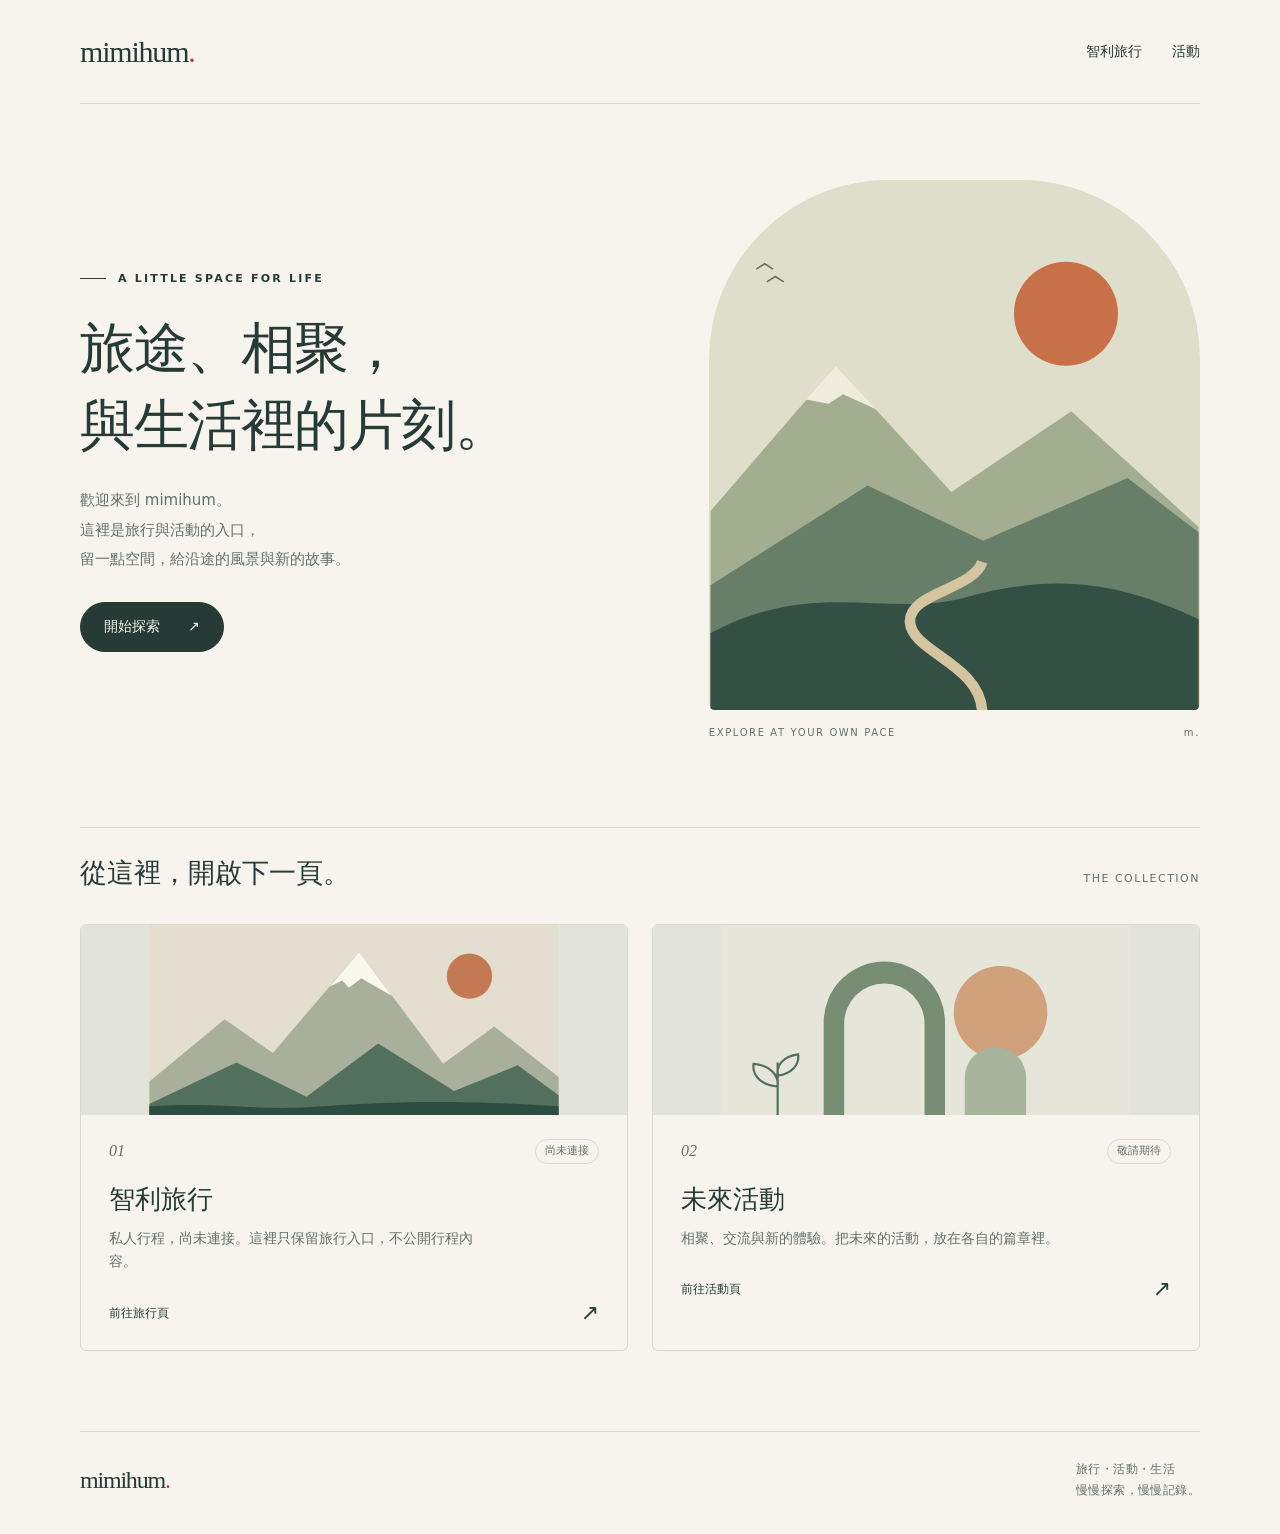
==== commit 0443288e: "Replace clinic site with mimihum personal homepage" ====
--- a/index.html
+++ b/index.html
@@ -1,1620 +1,49 @@
-<!DOCTYPE html>
-<html lang="pt-BR">
+<!doctype html>
+<html lang="zh-Hant">
 <head>
-<meta charset="UTF-8">
-<meta name="viewport" content="width=device-width, initial-scale=1.0">
-<title>Clínica Vida Plena — Saúde integrada em São Paulo</title>
-<meta name="description" content="Clínica médica multidisciplinar em São Paulo. Atendimento humanizado em clínica geral, dermatologia, pediatria e mais.">
-<link rel="preconnect" href="https://fonts.googleapis.com">
-<link rel="preconnect" href="https://fonts.gstatic.com" crossorigin>
-<link href="https://fonts.googleapis.com/css2?family=Fraunces:ital,opsz,wght@0,9..144,300..700;1,9..144,300..600&family=Inter+Tight:wght@300;400;500;600;700&family=Noto+Sans+SC:wght@300;400;500;600;700&family=Noto+Serif+SC:wght@400;500;600&display=swap" rel="stylesheet">
-<style>
-  :root {
-    --bg: #ffffff;
-    --bg-soft: #f6f9fc;
-    --bg-accent: #eef4fb;
-    --ink: #0d1b2a;
-    --ink-soft: #45556c;
-    --ink-muted: #7a8699;
-    --line: #e3eaf2;
-    --brand: #1a4d8f;
-    --brand-deep: #0f3566;
-    --brand-soft: #e8f0fa;
-    --accent: #4a9eb8;
-    --success: #2d7a4f;
-    --warn: #c85a3c;
-    --radius-sm: 6px;
-    --radius: 12px;
-    --radius-lg: 20px;
-    --shadow-sm: 0 1px 2px rgba(13,27,42,0.04), 0 1px 3px rgba(13,27,42,0.06);
-    --shadow: 0 4px 14px rgba(13,27,42,0.06), 0 2px 4px rgba(13,27,42,0.04);
-    --shadow-lg: 0 20px 50px rgba(13,27,42,0.08), 0 4px 12px rgba(13,27,42,0.05);
-    --font-display: 'Fraunces', Georgia, serif;
-    --font-body: 'Inter Tight', system-ui, sans-serif;
-    --font-zh-display: 'Noto Serif SC', serif;
-    --font-zh-body: 'Noto Sans SC', sans-serif;
-    --container: 1200px;
-  }
-
-  html[lang="zh"] {
-    --font-display: 'Noto Serif SC', serif;
-    --font-body: 'Noto Sans SC', sans-serif;
-  }
-
-  * { box-sizing: border-box; margin: 0; padding: 0; }
-
-  html { scroll-behavior: smooth; }
-
-  body {
-    font-family: var(--font-body);
-    color: var(--ink);
-    background: var(--bg);
-    line-height: 1.6;
-    -webkit-font-smoothing: antialiased;
-    text-rendering: optimizeLegibility;
-  }
-
-  h1, h2, h3, h4 {
-    font-family: var(--font-display);
-    font-weight: 500;
-    line-height: 1.15;
-    letter-spacing: -0.01em;
-    color: var(--ink);
-  }
-
-  h1 { font-size: clamp(2.25rem, 5vw, 3.75rem); font-weight: 400; }
-  h2 { font-size: clamp(1.75rem, 3.5vw, 2.5rem); font-weight: 400; }
-  h3 { font-size: clamp(1.25rem, 2vw, 1.5rem); }
-
-  p { color: var(--ink-soft); }
-
-  a { color: var(--brand); text-decoration: none; transition: color 0.2s; }
-  a:hover { color: var(--brand-deep); }
-
-  .container {
-    max-width: var(--container);
-    margin: 0 auto;
-    padding: 0 24px;
-  }
-
-  /* ---------- Top bar ---------- */
-  .topbar {
-    background: var(--brand-deep);
-    color: #cfe0f5;
-    font-size: 0.825rem;
-    padding: 8px 0;
-  }
-  .topbar .container {
-    display: flex;
-    justify-content: space-between;
-    align-items: center;
-    gap: 16px;
-    flex-wrap: wrap;
-  }
-  .topbar-info { display: flex; gap: 20px; flex-wrap: wrap; }
-  .topbar-info span { display: inline-flex; align-items: center; gap: 6px; }
-  .topbar svg { width: 14px; height: 14px; opacity: 0.85; }
-  .lang-switch { display: flex; gap: 4px; }
-  .lang-switch button {
-    background: transparent;
-    color: #cfe0f5;
-    border: 1px solid rgba(207,224,245,0.25);
-    padding: 3px 10px;
-    border-radius: 4px;
-    cursor: pointer;
-    font-size: 0.75rem;
-    font-family: inherit;
-    font-weight: 500;
-    letter-spacing: 0.02em;
-    transition: all 0.2s;
-  }
-  .lang-switch button.active {
-    background: #cfe0f5;
-    color: var(--brand-deep);
-    border-color: #cfe0f5;
-  }
-  .lang-switch button:hover:not(.active) {
-    background: rgba(207,224,245,0.1);
-  }
-
-  /* ---------- Header / Nav ---------- */
-  header {
-    position: sticky;
-    top: 0;
-    z-index: 100;
-    background: rgba(255,255,255,0.92);
-    backdrop-filter: blur(12px);
-    -webkit-backdrop-filter: blur(12px);
-    border-bottom: 1px solid var(--line);
-  }
-  header .container {
-    display: flex;
-    justify-content: space-between;
-    align-items: center;
-    padding: 16px 24px;
-  }
-  .logo {
-    display: flex;
-    align-items: center;
-    gap: 12px;
-    font-family: var(--font-display);
-    font-weight: 500;
-    font-size: 1.25rem;
-    color: var(--ink);
-    letter-spacing: -0.01em;
-  }
-  .logo-mark {
-    width: 38px;
-    height: 38px;
-    border-radius: 10px;
-    background: linear-gradient(135deg, var(--brand) 0%, var(--accent) 100%);
-    display: flex;
-    align-items: center;
-    justify-content: center;
-    color: white;
-    font-family: var(--font-display);
-    font-size: 1.1rem;
-    font-weight: 500;
-    font-style: italic;
-  }
-  nav ul {
-    display: flex;
-    list-style: none;
-    gap: 32px;
-    align-items: center;
-  }
-  nav a {
-    color: var(--ink-soft);
-    font-weight: 500;
-    font-size: 0.925rem;
-    transition: color 0.2s;
-  }
-  nav a:hover { color: var(--brand); }
-  .nav-cta {
-    background: var(--brand);
-    color: white !important;
-    padding: 10px 20px;
-    border-radius: 8px;
-    transition: background 0.2s, transform 0.2s;
-  }
-  .nav-cta:hover { background: var(--brand-deep); transform: translateY(-1px); }
-
-  .menu-toggle {
-    display: none;
-    background: none;
-    border: none;
-    cursor: pointer;
-    padding: 8px;
-  }
-  .menu-toggle svg { width: 24px; height: 24px; color: var(--ink); }
-
-  /* ---------- Hero ---------- */
-  .hero {
-    position: relative;
-    padding: 80px 0 100px;
-    overflow: hidden;
-    background:
-      radial-gradient(ellipse 800px 400px at 85% 20%, var(--brand-soft) 0%, transparent 60%),
-      radial-gradient(ellipse 600px 300px at 10% 90%, #f0f7fd 0%, transparent 70%),
-      var(--bg);
-  }
-  .hero::before {
-    content: '';
-    position: absolute;
-    inset: 0;
-    background-image:
-      linear-gradient(var(--line) 1px, transparent 1px),
-      linear-gradient(90deg, var(--line) 1px, transparent 1px);
-    background-size: 64px 64px;
-    opacity: 0.35;
-    mask-image: radial-gradient(ellipse 70% 60% at 50% 40%, black 0%, transparent 80%);
-    -webkit-mask-image: radial-gradient(ellipse 70% 60% at 50% 40%, black 0%, transparent 80%);
-    pointer-events: none;
-  }
-  .hero .container {
-    position: relative;
-    display: grid;
-    grid-template-columns: 1.1fr 0.9fr;
-    gap: 64px;
-    align-items: center;
-  }
-  .hero-eyebrow {
-    display: inline-flex;
-    align-items: center;
-    gap: 8px;
-    background: white;
-    border: 1px solid var(--line);
-    padding: 6px 14px;
-    border-radius: 100px;
-    font-size: 0.8rem;
-    color: var(--ink-soft);
-    font-weight: 500;
-    margin-bottom: 24px;
-    box-shadow: var(--shadow-sm);
-  }
-  .hero-eyebrow .dot {
-    width: 6px; height: 6px; border-radius: 50%;
-    background: var(--success);
-    box-shadow: 0 0 0 3px rgba(45,122,79,0.15);
-    animation: pulse 2s infinite;
-  }
-  @keyframes pulse {
-    0%, 100% { box-shadow: 0 0 0 3px rgba(45,122,79,0.15); }
-    50% { box-shadow: 0 0 0 6px rgba(45,122,79,0.05); }
-  }
-  .hero h1 em {
-    font-style: italic;
-    font-weight: 300;
-    color: var(--brand);
-  }
-  .hero-lede {
-    font-size: 1.125rem;
-    margin: 24px 0 36px;
-    max-width: 520px;
-    color: var(--ink-soft);
-  }
-  .hero-actions {
-    display: flex;
-    gap: 16px;
-    flex-wrap: wrap;
-  }
-  .btn {
-    display: inline-flex;
-    align-items: center;
-    gap: 8px;
-    padding: 14px 28px;
-    border-radius: 10px;
-    font-weight: 500;
-    font-size: 0.975rem;
-    font-family: inherit;
-    cursor: pointer;
-    border: none;
-    transition: all 0.2s;
-  }
-  .btn-primary {
-    background: var(--brand);
-    color: white;
-  }
-  .btn-primary:hover {
-    background: var(--brand-deep);
-    color: white;
-    transform: translateY(-2px);
-    box-shadow: var(--shadow);
-  }
-  .btn-secondary {
-    background: white;
-    color: var(--ink);
-    border: 1px solid var(--line);
-  }
-  .btn-secondary:hover {
-    border-color: var(--brand);
-    color: var(--brand);
-    transform: translateY(-2px);
-  }
-  .btn-whatsapp {
-    background: #25D366;
-    color: white;
-  }
-  .btn-whatsapp:hover {
-    background: #1fb855;
-    color: white;
-    transform: translateY(-2px);
-  }
-
-  .hero-card {
-    position: relative;
-    background: white;
-    border-radius: var(--radius-lg);
-    padding: 32px;
-    box-shadow: var(--shadow-lg);
-    border: 1px solid var(--line);
-  }
-  .hero-card-header {
-    display: flex;
-    justify-content: space-between;
-    align-items: start;
-    padding-bottom: 20px;
-    border-bottom: 1px solid var(--line);
-    margin-bottom: 20px;
-  }
-  .hero-card-title {
-    font-family: var(--font-display);
-    font-size: 1.1rem;
-    color: var(--ink);
-  }
-  .hero-card-subtitle {
-    font-size: 0.825rem;
-    color: var(--ink-muted);
-    margin-top: 2px;
-  }
-  .status-chip {
-    background: rgba(45,122,79,0.1);
-    color: var(--success);
-    padding: 4px 10px;
-    border-radius: 100px;
-    font-size: 0.75rem;
-    font-weight: 600;
-    display: inline-flex;
-    align-items: center;
-    gap: 6px;
-  }
-  .hours-list { display: grid; gap: 12px; }
-  .hours-row {
-    display: flex;
-    justify-content: space-between;
-    padding: 8px 0;
-    font-size: 0.9rem;
-  }
-  .hours-row .day { color: var(--ink-soft); font-weight: 500; }
-  .hours-row .time { color: var(--ink); font-variant-numeric: tabular-nums; }
-  .hours-row.today {
-    background: var(--brand-soft);
-    margin: 0 -16px;
-    padding: 8px 16px;
-    border-radius: 8px;
-  }
-  .hours-row.today .day { color: var(--brand-deep); font-weight: 600; }
-  .hours-row.today .time { color: var(--brand-deep); font-weight: 600; }
-
-  .hero-decoration {
-    position: absolute;
-    top: -24px;
-    right: -24px;
-    width: 80px;
-    height: 80px;
-    background: var(--accent);
-    opacity: 0.1;
-    border-radius: 50%;
-    z-index: -1;
-  }
-
-  /* ---------- Section base ---------- */
-  section { padding: 96px 0; }
-  .section-head {
-    max-width: 680px;
-    margin: 0 auto 64px;
-    text-align: center;
-  }
-  .eyebrow {
-    display: inline-block;
-    font-size: 0.8rem;
-    font-weight: 600;
-    letter-spacing: 0.15em;
-    text-transform: uppercase;
-    color: var(--brand);
-    margin-bottom: 16px;
-  }
-  .section-head p {
-    margin-top: 16px;
-    font-size: 1.075rem;
-  }
-
-  /* ---------- Trust bar ---------- */
-  .trust {
-    padding: 40px 0;
-    border-top: 1px solid var(--line);
-    border-bottom: 1px solid var(--line);
-    background: var(--bg-soft);
-  }
-  .trust .container {
-    display: grid;
-    grid-template-columns: repeat(4, 1fr);
-    gap: 32px;
-    align-items: center;
-  }
-  .trust-item {
-    text-align: center;
-  }
-  .trust-number {
-    font-family: var(--font-display);
-    font-size: 2.25rem;
-    font-weight: 400;
-    color: var(--brand);
-    line-height: 1;
-    letter-spacing: -0.02em;
-  }
-  .trust-label {
-    font-size: 0.85rem;
-    color: var(--ink-soft);
-    margin-top: 6px;
-  }
-
-  /* ---------- Services ---------- */
-  .services {
-    background: var(--bg);
-  }
-  .services-grid {
-    display: grid;
-    grid-template-columns: repeat(3, 1fr);
-    gap: 24px;
-  }
-  .service-card {
-    padding: 32px;
-    background: var(--bg);
-    border: 1px solid var(--line);
-    border-radius: var(--radius);
-    transition: all 0.3s;
-    position: relative;
-    overflow: hidden;
-  }
-  .service-card::before {
-    content: '';
-    position: absolute;
-    top: 0; left: 0; right: 0;
-    height: 3px;
-    background: var(--brand);
-    transform: scaleX(0);
-    transform-origin: left;
-    transition: transform 0.4s cubic-bezier(0.16, 1, 0.3, 1);
-  }
-  .service-card:hover {
-    border-color: var(--brand);
-    box-shadow: var(--shadow);
-    transform: translateY(-4px);
-  }
-  .service-card:hover::before { transform: scaleX(1); }
-  .service-icon {
-    width: 48px;
-    height: 48px;
-    background: var(--brand-soft);
-    border-radius: 10px;
-    display: flex;
-    align-items: center;
-    justify-content: center;
-    margin-bottom: 20px;
-    color: var(--brand);
-  }
-  .service-icon svg { width: 24px; height: 24px; }
-  .service-card h3 {
-    margin-bottom: 8px;
-    font-size: 1.25rem;
-  }
-  .service-card p {
-    font-size: 0.925rem;
-    line-height: 1.6;
-  }
-  .service-more {
-    margin-top: 16px;
-    font-size: 0.85rem;
-    color: var(--brand);
-    font-weight: 500;
-    display: inline-flex;
-    align-items: center;
-    gap: 4px;
-  }
-
-  /* ---------- About ---------- */
-  .about {
-    background: var(--bg-soft);
-  }
-  .about .container {
-    display: grid;
-    grid-template-columns: 1fr 1fr;
-    gap: 80px;
-    align-items: center;
-  }
-  .about-visual {
-    position: relative;
-    aspect-ratio: 4 / 5;
-    border-radius: var(--radius-lg);
-    overflow: hidden;
-    background: linear-gradient(135deg, var(--brand-deep) 0%, var(--brand) 50%, var(--accent) 100%);
-    display: flex;
-    align-items: center;
-    justify-content: center;
-  }
-  .about-visual::before {
-    content: '';
-    position: absolute;
-    inset: 0;
-    background:
-      radial-gradient(circle at 30% 20%, rgba(255,255,255,0.15) 0%, transparent 40%),
-      radial-gradient(circle at 70% 80%, rgba(255,255,255,0.08) 0%, transparent 50%);
-  }
-  .about-visual-inner {
-    position: relative;
-    color: white;
-    text-align: center;
-    padding: 40px;
-    z-index: 1;
-  }
-  .about-visual-inner .quote-mark {
-    font-family: var(--font-display);
-    font-size: 5rem;
-    line-height: 0.5;
-    opacity: 0.4;
-    font-style: italic;
-  }
-  .about-visual-inner blockquote {
-    font-family: var(--font-display);
-    font-style: italic;
-    font-weight: 300;
-    font-size: 1.35rem;
-    line-height: 1.5;
-    margin: 24px 0;
-  }
-  .about-visual-inner cite {
-    display: block;
-    font-style: normal;
-    font-size: 0.875rem;
-    opacity: 0.85;
-    font-family: var(--font-body);
-    letter-spacing: 0.02em;
-  }
-  .about-text h2 { margin-bottom: 24px; }
-  .about-text p {
-    margin-bottom: 20px;
-    font-size: 1.025rem;
-  }
-  .about-features {
-    margin-top: 32px;
-    display: grid;
-    gap: 16px;
-  }
-  .about-feature {
-    display: flex;
-    gap: 14px;
-    align-items: start;
-  }
-  .about-feature .check {
-    flex-shrink: 0;
-    width: 24px;
-    height: 24px;
-    border-radius: 50%;
-    background: var(--brand-soft);
-    color: var(--brand);
-    display: flex;
-    align-items: center;
-    justify-content: center;
-    margin-top: 2px;
-  }
-  .about-feature .check svg { width: 14px; height: 14px; }
-  .about-feature strong { color: var(--ink); font-weight: 600; }
-  .about-feature span { color: var(--ink-soft); font-size: 0.95rem; }
-
-  /* ---------- Doctors ---------- */
-  .doctors { background: var(--bg); }
-  .doctors-grid {
-    display: grid;
-    grid-template-columns: repeat(3, 1fr);
-    gap: 32px;
-  }
-  .doctor-card {
-    background: var(--bg);
-    border: 1px solid var(--line);
-    border-radius: var(--radius);
-    overflow: hidden;
-    transition: all 0.3s;
-  }
-  .doctor-card:hover {
-    box-shadow: var(--shadow);
-    transform: translateY(-4px);
-  }
-  .doctor-photo {
-    aspect-ratio: 1 / 1;
-    background: linear-gradient(135deg, var(--brand-soft) 0%, #dce8f5 100%);
-    display: flex;
-    align-items: center;
-    justify-content: center;
-    color: var(--brand-deep);
-    font-family: var(--font-display);
-    font-size: 3rem;
-    font-weight: 400;
-    position: relative;
-  }
-  .doctor-photo::after {
-    content: '';
-    position: absolute;
-    inset: 0;
-    background: radial-gradient(circle at 50% 30%, transparent 0%, rgba(26,77,143,0.1) 100%);
-  }
-  .doctor-info {
-    padding: 24px;
-  }
-  .doctor-info h3 {
-    font-size: 1.2rem;
-    margin-bottom: 4px;
-  }
-  .doctor-specialty {
-    color: var(--brand);
-    font-size: 0.875rem;
-    font-weight: 500;
-    margin-bottom: 12px;
-  }
-  .doctor-crm {
-    font-size: 0.8rem;
-    color: var(--ink-muted);
-    padding-top: 12px;
-    border-top: 1px solid var(--line);
-    margin-top: 12px;
-    font-variant-numeric: tabular-nums;
-  }
-
-  /* ---------- Appointment form ---------- */
-  .appointment {
-    background:
-      linear-gradient(180deg, var(--bg-soft) 0%, var(--bg) 100%);
-  }
-  .appointment .container {
-    display: grid;
-    grid-template-columns: 1fr 1.3fr;
-    gap: 64px;
-    align-items: start;
-  }
-  .appointment-info h2 { margin-bottom: 20px; }
-  .appointment-info p { font-size: 1.025rem; margin-bottom: 32px; }
-  .appointment-steps {
-    display: grid;
-    gap: 20px;
-  }
-  .appointment-step {
-    display: flex;
-    gap: 16px;
-    padding: 20px;
-    background: white;
-    border: 1px solid var(--line);
-    border-radius: var(--radius);
-  }
-  .step-num {
-    flex-shrink: 0;
-    width: 36px;
-    height: 36px;
-    border-radius: 50%;
-    background: var(--brand);
-    color: white;
-    display: flex;
-    align-items: center;
-    justify-content: center;
-    font-family: var(--font-display);
-    font-weight: 500;
-    font-size: 1.1rem;
-  }
-  .appointment-step strong { display: block; color: var(--ink); margin-bottom: 4px; font-size: 1rem; }
-  .appointment-step span { color: var(--ink-soft); font-size: 0.9rem; }
-
-  .appointment-form {
-    background: white;
-    padding: 40px;
-    border-radius: var(--radius-lg);
-    box-shadow: var(--shadow);
-    border: 1px solid var(--line);
-  }
-  .form-row {
-    display: grid;
-    grid-template-columns: 1fr 1fr;
-    gap: 16px;
-    margin-bottom: 16px;
-  }
-  .form-group { margin-bottom: 16px; }
-  .form-group label {
-    display: block;
-    font-size: 0.875rem;
-    font-weight: 500;
-    color: var(--ink);
-    margin-bottom: 6px;
-  }
-  .form-group label .req { color: var(--warn); }
-  .form-group input,
-  .form-group select,
-  .form-group textarea {
-    width: 100%;
-    padding: 12px 14px;
-    border: 1px solid var(--line);
-    border-radius: 8px;
-    font-family: inherit;
-    font-size: 0.95rem;
-    color: var(--ink);
-    background: var(--bg);
-    transition: border-color 0.2s, box-shadow 0.2s;
-  }
-  .form-group input:focus,
-  .form-group select:focus,
-  .form-group textarea:focus {
-    outline: none;
-    border-color: var(--brand);
-    box-shadow: 0 0 0 3px rgba(26,77,143,0.1);
-  }
-  .form-group textarea {
-    resize: vertical;
-    min-height: 100px;
-  }
-  .form-consent {
-    display: flex;
-    gap: 10px;
-    align-items: start;
-    padding: 14px;
-    background: var(--bg-soft);
-    border-radius: 8px;
-    margin: 20px 0;
-    font-size: 0.825rem;
-    color: var(--ink-soft);
-  }
-  .form-consent input { margin-top: 3px; flex-shrink: 0; }
-  .form-consent a { color: var(--brand); font-weight: 500; }
-  .form-submit {
-    width: 100%;
-    justify-content: center;
-    padding: 16px;
-    font-size: 1rem;
-  }
-  .form-alt {
-    text-align: center;
-    margin-top: 16px;
-    font-size: 0.85rem;
-    color: var(--ink-muted);
-  }
-  .form-alt a {
-    color: var(--success);
-    font-weight: 600;
-  }
-
-  /* ---------- FAQ ---------- */
-  .faq { background: var(--bg); }
-  .faq-list {
-    max-width: 800px;
-    margin: 0 auto;
-    display: grid;
-    gap: 12px;
-  }
-  .faq-item {
-    background: var(--bg);
-    border: 1px solid var(--line);
-    border-radius: var(--radius);
-    overflow: hidden;
-    transition: border-color 0.2s;
-  }
-  .faq-item[open] { border-color: var(--brand); }
-  .faq-item summary {
-    padding: 20px 24px;
-    cursor: pointer;
-    font-weight: 500;
-    color: var(--ink);
-    list-style: none;
-    display: flex;
-    justify-content: space-between;
-    align-items: center;
-    gap: 16px;
-    font-size: 1rem;
-  }
-  .faq-item summary::-webkit-details-marker { display: none; }
-  .faq-item summary::after {
-    content: '+';
-    font-family: var(--font-display);
-    font-size: 1.5rem;
-    font-weight: 300;
-    color: var(--brand);
-    transition: transform 0.2s;
-    flex-shrink: 0;
-  }
-  .faq-item[open] summary::after { content: '−'; }
-  .faq-item p {
-    padding: 0 24px 24px;
-    color: var(--ink-soft);
-    font-size: 0.95rem;
-    line-height: 1.7;
-  }
-
-  /* ---------- Location ---------- */
-  .location { background: var(--bg-soft); }
-  .location .container {
-    display: grid;
-    grid-template-columns: 1fr 1.2fr;
-    gap: 48px;
-    align-items: center;
-  }
-  .location-info h2 { margin-bottom: 24px; }
-  .location-detail {
-    display: flex;
-    gap: 14px;
-    margin-bottom: 20px;
-    align-items: start;
-  }
-  .location-detail-icon {
-    flex-shrink: 0;
-    width: 40px;
-    height: 40px;
-    background: white;
-    border: 1px solid var(--line);
-    border-radius: 10px;
-    display: flex;
-    align-items: center;
-    justify-content: center;
-    color: var(--brand);
-  }
-  .location-detail-icon svg { width: 18px; height: 18px; }
-  .location-detail strong { display: block; color: var(--ink); margin-bottom: 2px; font-weight: 600; }
-  .location-detail span, .location-detail a { color: var(--ink-soft); font-size: 0.95rem; }
-  .map-placeholder {
-    aspect-ratio: 4 / 3;
-    border-radius: var(--radius);
-    overflow: hidden;
-    background: linear-gradient(135deg, #e8f0fa 0%, #dce8f5 100%);
-    position: relative;
-    display: flex;
-    align-items: center;
-    justify-content: center;
-    border: 1px solid var(--line);
-  }
-  .map-placeholder::before {
-    content: '';
-    position: absolute;
-    inset: 0;
-    background-image:
-      linear-gradient(rgba(26,77,143,0.08) 1px, transparent 1px),
-      linear-gradient(90deg, rgba(26,77,143,0.08) 1px, transparent 1px);
-    background-size: 24px 24px;
-  }
-  .map-pin {
-    position: relative;
-    z-index: 1;
-    width: 40px;
-    height: 40px;
-    background: var(--brand);
-    border-radius: 50% 50% 50% 0;
-    transform: rotate(-45deg);
-    box-shadow: 0 8px 20px rgba(26,77,143,0.3);
-    display: flex;
-    align-items: center;
-    justify-content: center;
-  }
-  .map-pin::after {
-    content: '';
-    width: 14px;
-    height: 14px;
-    background: white;
-    border-radius: 50%;
-  }
-
-  /* ---------- Footer ---------- */
-  footer {
-    background: var(--brand-deep);
-    color: #cfe0f5;
-    padding: 64px 0 24px;
-  }
-  .footer-grid {
-    display: grid;
-    grid-template-columns: 1.5fr 1fr 1fr 1fr;
-    gap: 48px;
-    margin-bottom: 48px;
-  }
-  footer h4 {
-    color: white;
-    font-family: var(--font-body);
-    font-size: 0.925rem;
-    font-weight: 600;
-    letter-spacing: 0.05em;
-    text-transform: uppercase;
-    margin-bottom: 20px;
-  }
-  .footer-brand .logo-mark { background: rgba(255,255,255,0.15); }
-  .footer-brand h4 { color: white; font-family: var(--font-display); font-size: 1.25rem; text-transform: none; letter-spacing: -0.01em; font-weight: 500; margin-bottom: 12px; }
-  .footer-brand p { color: #9cb5d4; font-size: 0.9rem; margin-bottom: 20px; max-width: 320px; line-height: 1.6; }
-  footer ul { list-style: none; display: grid; gap: 10px; }
-  footer ul a {
-    color: #9cb5d4;
-    font-size: 0.9rem;
-  }
-  footer ul a:hover { color: white; }
-  .footer-bottom {
-    padding-top: 24px;
-    border-top: 1px solid rgba(255,255,255,0.1);
-    display: flex;
-    justify-content: space-between;
-    align-items: center;
-    flex-wrap: wrap;
-    gap: 16px;
-    font-size: 0.825rem;
-    color: #7a94b8;
-  }
-  .footer-legal { display: flex; gap: 20px; flex-wrap: wrap; }
-  .footer-legal a { color: #9cb5d4; }
-
-  /* ---------- Responsive ---------- */
-  @media (max-width: 960px) {
-    nav ul { display: none; }
-    .menu-toggle { display: block; }
-    .hero .container,
-    .about .container,
-    .appointment .container,
-    .location .container {
-      grid-template-columns: 1fr;
-      gap: 48px;
-    }
-    .services-grid,
-    .doctors-grid {
-      grid-template-columns: repeat(2, 1fr);
-    }
-    .trust .container {
-      grid-template-columns: repeat(2, 1fr);
-      gap: 32px;
-    }
-    .footer-grid {
-      grid-template-columns: 1fr 1fr;
-      gap: 32px;
-    }
-    section { padding: 72px 0; }
-    .hero { padding: 48px 0 64px; }
-  }
-
-  @media (max-width: 640px) {
-    .services-grid,
-    .doctors-grid {
-      grid-template-columns: 1fr;
-    }
-    .form-row { grid-template-columns: 1fr; }
-    .appointment-form { padding: 24px; }
-    .topbar-info { gap: 12px; font-size: 0.75rem; }
-    .footer-grid { grid-template-columns: 1fr; }
-  }
-
-  /* Utility for language switching */
-  .zh { display: none; }
-  html[lang="zh"] .pt { display: none; }
-  html[lang="zh"] .zh { display: inline; }
-  html[lang="zh"] p.pt,
-  html[lang="zh"] div.pt,
-  html[lang="zh"] li.pt,
-  html[lang="zh"] h1.pt,
-  html[lang="zh"] h2.pt,
-  html[lang="zh"] h3.pt,
-  html[lang="zh"] span.pt.block { display: none; }
-  html[lang="zh"] p.zh,
-  html[lang="zh"] div.zh,
-  html[lang="zh"] li.zh,
-  html[lang="zh"] h1.zh,
-  html[lang="zh"] h2.zh,
-  html[lang="zh"] h3.zh,
-  html[lang="zh"] span.zh.block { display: block; }
-
-  /* Reveal animation */
-  @media (prefers-reduced-motion: no-preference) {
-    .reveal {
-      opacity: 0;
-      transform: translateY(16px);
-      transition: opacity 0.7s cubic-bezier(0.16, 1, 0.3, 1), transform 0.7s cubic-bezier(0.16, 1, 0.3, 1);
-    }
-    .reveal.visible {
-      opacity: 1;
-      transform: translateY(0);
-    }
-  }
-</style>
+<meta charset="utf-8">
+<meta name="viewport" content="width=device-width, initial-scale=1">
+<meta name="theme-color" content="#f6f4ed">
+<meta name="description" content="mimihum 個人網站。從這裡探索智利旅行與未來活動。">
+<title>mimihum｜旅行、活動與生活</title>
+<link rel="icon" type="image/svg+xml" href="favicon.svg">
+<link rel="stylesheet" href="styles.css">
 </head>
 <body>
-
-<!-- Top bar -->
-<div class="topbar">
-  <div class="container">
-    <div class="topbar-info">
-      <span>
-        <svg viewBox="0 0 24 24" fill="none" stroke="currentColor" stroke-width="2"><path d="M22 16.92v3a2 2 0 0 1-2.18 2 19.79 19.79 0 0 1-8.63-3.07 19.5 19.5 0 0 1-6-6 19.79 19.79 0 0 1-3.07-8.67A2 2 0 0 1 4.11 2h3a2 2 0 0 1 2 1.72 12.84 12.84 0 0 0 .7 2.81 2 2 0 0 1-.45 2.11L8.09 9.91a16 16 0 0 0 6 6l1.27-1.27a2 2 0 0 1 2.11-.45 12.84 12.84 0 0 0 2.81.7A2 2 0 0 1 22 16.92z"/></svg>
-        (11) 3456-7890
-      </span>
-      <span>
-        <svg viewBox="0 0 24 24" fill="none" stroke="currentColor" stroke-width="2"><path d="M21 10c0 7-9 13-9 13s-9-6-9-13a9 9 0 0 1 18 0z"/><circle cx="12" cy="10" r="3"/></svg>
-        <span class="pt">Rua das Flores, 1234 · Pinheiros, SP</span><span class="zh">花街1234號 · 皮涅魯斯區, 聖保羅</span>
-      </span>
-    </div>
-    <div class="lang-switch">
-      <button class="active" data-lang="pt">PT</button>
-      <button data-lang="zh">中文</button>
-    </div>
-  </div>
+<a class="skip" href="#main">跳到主要內容</a>
+<div class="wrap">
+<header class="site-header">
+<a class="brand" href="./" aria-label="mimihum 首頁">mimihum<span class="brand-dot">.</span></a>
+<nav class="nav" aria-label="主要導覽">
+<a href="chile-2026/">智利旅行</a>
+<a href="activities/">活動</a>
+</nav>
+</header>
+<main id="main">
+<section class="hero" aria-labelledby="welcome">
+<div>
+<div class="eyebrow">A little space for life</div>
+<h1 id="welcome">旅途、相聚，<br>與生活裡的片刻。</h1>
+<p>歡迎來到 mimihum。<br>這裡是旅行與活動的入口，<br>留一點空間，給沿途的風景與新的故事。</p>
+<a class="button solid" href="#explore">開始探索 <span aria-hidden="true">↗</span></a>
 </div>
-
-<!-- Header -->
-<header>
-  <div class="container">
-    <a href="#top" class="logo">
-      <span class="logo-mark">V</span>
-      <span>
-        <span class="pt">Clínica Vida Plena</span>
-        <span class="zh">盈康診所</span>
-      </span>
-    </a>
-    <nav>
-      <ul>
-        <li><a href="#services"><span class="pt">Especialidades</span><span class="zh">科別</span></a></li>
-        <li><a href="#about"><span class="pt">Sobre</span><span class="zh">關於</span></a></li>
-        <li><a href="#doctors"><span class="pt">Médicos</span><span class="zh">醫師</span></a></li>
-        <li><a href="#faq">FAQ</a></li>
-        <li><a href="#location"><span class="pt">Localização</span><span class="zh">交通</span></a></li>
-        <li><a href="#appointment" class="nav-cta"><span class="pt">Agendar</span><span class="zh">線上預約</span></a></li>
-      </ul>
-      <button class="menu-toggle" aria-label="Menu">
-        <svg viewBox="0 0 24 24" fill="none" stroke="currentColor" stroke-width="2"><line x1="3" y1="6" x2="21" y2="6"/><line x1="3" y1="12" x2="21" y2="12"/><line x1="3" y1="18" x2="21" y2="18"/></svg>
-      </button>
-    </nav>
-  </div>
-</header>
-
-<!-- Hero -->
-<section class="hero" id="top" style="padding-top: 80px;">
-  <div class="container">
-    <div>
-      <div class="hero-eyebrow">
-        <span class="dot"></span>
-        <span class="pt">Atendendo hoje · 08h às 19h</span>
-        <span class="zh">今日營業 · 上午8點至晚上7點</span>
-      </div>
-      <h1 class="pt">Cuidado médico <em>humanizado</em> para toda a família.</h1>
-      <h1 class="zh">以<em>人為本</em>的家庭醫療照護</h1>
-      <p class="hero-lede pt">Uma clínica multidisciplinar em São Paulo que combina medicina de qualidade, tecnologia moderna e atendimento acolhedor — no seu idioma, no seu tempo.</p>
-      <p class="hero-lede zh">位於聖保羅的多專科綜合診所，結合優質醫療、現代化設備與貼心服務——用您熟悉的語言，配合您的時間。</p>
-      <div class="hero-actions">
-        <a href="#appointment" class="btn btn-primary">
-          <span class="pt">Agendar consulta</span>
-          <span class="zh">線上預約</span>
-          <svg width="16" height="16" viewBox="0 0 24 24" fill="none" stroke="currentColor" stroke-width="2"><path d="M5 12h14M12 5l7 7-7 7"/></svg>
-        </a>
-        <a href="https://wa.me/5511987654321" class="btn btn-whatsapp">
-          <svg width="18" height="18" viewBox="0 0 24 24" fill="currentColor"><path d="M17.472 14.382c-.297-.149-1.758-.867-2.03-.967-.273-.099-.471-.148-.67.15-.197.297-.767.966-.94 1.164-.173.199-.347.223-.644.075-.297-.15-1.255-.463-2.39-1.475-.883-.788-1.48-1.761-1.653-2.059-.173-.297-.018-.458.13-.606.134-.133.298-.347.446-.52.149-.174.198-.298.298-.497.099-.198.05-.371-.025-.52-.075-.149-.669-1.612-.916-2.207-.242-.579-.487-.5-.669-.51-.173-.008-.371-.01-.57-.01-.198 0-.52.074-.792.372-.272.297-1.04 1.016-1.04 2.479 0 1.462 1.065 2.875 1.213 3.074.149.198 2.096 3.2 5.077 4.487.709.306 1.262.489 1.694.625.712.227 1.36.195 1.871.118.571-.085 1.758-.719 2.006-1.413.248-.694.248-1.289.173-1.413-.074-.124-.272-.198-.57-.347m-5.421 7.403h-.004a9.87 9.87 0 01-5.031-1.378l-.361-.214-3.741.982.998-3.648-.235-.374a9.86 9.86 0 01-1.51-5.26c.001-5.45 4.436-9.884 9.888-9.884 2.64 0 5.122 1.03 6.988 2.898a9.825 9.825 0 012.893 6.994c-.003 5.45-4.437 9.884-9.885 9.884m8.413-18.297A11.815 11.815 0 0012.05 0C5.495 0 .16 5.335.157 11.892c0 2.096.547 4.142 1.588 5.945L.057 24l6.305-1.654a11.882 11.882 0 005.683 1.448h.005c6.554 0 11.89-5.335 11.893-11.893A11.821 11.821 0 0020.885 3.488"/></svg>
-          WhatsApp
-        </a>
-      </div>
-    </div>
-    <div class="hero-card">
-      <div class="hero-decoration"></div>
-      <div class="hero-card-header">
-        <div>
-          <div class="hero-card-title pt">Horário de funcionamento</div>
-          <div class="hero-card-title zh">營業時間</div>
-          <div class="hero-card-subtitle pt">Atendemos sem agendamento em horário comercial</div>
-          <div class="hero-card-subtitle zh">上班時間歡迎臨櫃看診</div>
-        </div>
-        <span class="status-chip">
-          <span class="dot" style="background: currentColor; width: 6px; height: 6px; border-radius: 50%;"></span>
-          <span class="pt">Aberto</span>
-          <span class="zh">營業中</span>
-        </span>
-      </div>
-      <div class="hours-list">
-        <div class="hours-row today">
-          <span class="day"><span class="pt">Segunda–Sexta</span><span class="zh">週一至週五</span></span>
-          <span class="time">08:00 — 19:00</span>
-        </div>
-        <div class="hours-row">
-          <span class="day"><span class="pt">Sábado</span><span class="zh">週六</span></span>
-          <span class="time">08:00 — 13:00</span>
-        </div>
-        <div class="hours-row">
-          <span class="day"><span class="pt">Domingo e feriados</span><span class="zh">週日及假日</span></span>
-          <span class="time pt">Fechado</span>
-          <span class="time zh">休診</span>
-        </div>
-      </div>
-    </div>
-  </div>
+<div class="hero-art"><div class="landscape"><svg viewBox="0 0 460 500" aria-hidden="true" focusable="false" xmlns="http://www.w3.org/2000/svg"><rect width="460" height="500" fill="#dedecb"/><circle cx="335" cy="126" r="49" fill="#c87148"/><path d="M0 312 118 175 227 294 340 218 460 327V500H0Z" fill="#a3ae91"/><path d="m90 207 28-32 38 41-31-14-14 9Z" fill="#f0eddf"/><path d="M0 382 148 288 257 340 393 281 460 332V500H0Z" fill="#677e68"/><path d="M0 427C100 374 164 414 242 393s137-17 218 21v86H0Z" fill="#344f44"/><path d="M256 500c-3-44-66-55-68-83s60-31 68-57" fill="none" stroke="#d4c49f" stroke-width="10"/><path d="m43 84 8-5 8 5m-6 12 8-5 8 5" stroke="#667360" stroke-width="1.5" fill="none"/></svg></div><div class="art-caption"><span>EXPLORE AT YOUR OWN PACE</span><span>m.</span></div></div>
 </section>
-
-<!-- Trust bar -->
-<section class="trust" style="padding: 48px 0;">
-  <div class="container">
-    <div class="trust-item">
-      <div class="trust-number">15+</div>
-      <div class="trust-label pt">anos de atendimento</div>
-      <div class="trust-label zh">年專業服務經驗</div>
-    </div>
-    <div class="trust-item">
-      <div class="trust-number">12</div>
-      <div class="trust-label pt">especialidades médicas</div>
-      <div class="trust-label zh">項醫療專科</div>
-    </div>
-    <div class="trust-item">
-      <div class="trust-number">8.000+</div>
-      <div class="trust-label pt">pacientes atendidos</div>
-      <div class="trust-label zh">位病患服務記錄</div>
-    </div>
-    <div class="trust-item">
-      <div class="trust-number">4,9</div>
-      <div class="trust-label pt">avaliação Google</div>
-      <div class="trust-label zh">Google 評分</div>
-    </div>
-  </div>
+<section class="section" id="explore" aria-labelledby="explore-title">
+<div class="section-head"><h2 id="explore-title">從這裡，開啟下一頁。</h2><span>THE COLLECTION</span></div>
+<div class="cards">
+<a class="card" href="chile-2026/">
+<div class="card-art"><svg viewBox="0 0 560 260" aria-hidden="true" focusable="false" xmlns="http://www.w3.org/2000/svg"><rect width="560" height="260" fill="#e4ded0"/><circle cx="438" cy="70" r="31" fill="#c37952"/><path d="m0 214 103-85 66 46L287 37l115 153 70-51 88 69v52H0Z" fill="#a8b09c"/><path d="m247 84 40-47 45 60-42-24-17 13-9-10Z" fill="#faf7ed"/><path d="m0 245 119-57 96 47 98-73 104 65 87-35 56 41v27H0Z" fill="#536f5e"/><path d="M0 248c99-6 141 6 221 1s168-12 339-1v12H0Z" fill="#2d4d42"/></svg></div>
+<div class="card-copy"><div class="card-top"><span class="card-number">01</span><span class="tag">尚未連接</span></div><h3>智利旅行</h3><p>私人行程，尚未連接。這裡只保留旅行入口，不公開行程內容。</p><div class="card-bottom"><span>前往旅行頁</span><span class="arrow" aria-hidden="true">↗</span></div></div>
+</a>
+<a class="card" href="activities/">
+<div class="card-art"><svg viewBox="0 0 560 260" aria-hidden="true" focusable="false" xmlns="http://www.w3.org/2000/svg"><rect width="560" height="260" fill="#e5e5d9"/><circle cx="382" cy="120" r="64" fill="#d0a17a"/><path d="M140 260V133a83 83 0 0 1 166 0v127Z" fill="#778d74"/><path d="M168 260V135a55 55 0 0 1 110 0v125Z" fill="#e5e5d9"/><path d="M333 260v-51a42 42 0 0 1 84 0v51Z" fill="#a8b49b"/><path d="M77 260v-72m0 33c-24-2-35-16-33-31 23 2 35 16 33 31m0-15c19-2 30-15 28-29-21 3-30 15-28 29" fill="none" stroke="#536f5e" stroke-width="3"/></svg></div>
+<div class="card-copy"><div class="card-top"><span class="card-number">02</span><span class="tag">敬請期待</span></div><h3>未來活動</h3><p>相聚、交流與新的體驗。把未來的活動，放在各自的篇章裡。</p><div class="card-bottom"><span>前往活動頁</span><span class="arrow" aria-hidden="true">↗</span></div></div>
+</a>
+</div>
 </section>
-
-<!-- Services -->
-<section class="services" id="services">
-  <div class="container">
-    <div class="section-head">
-      <span class="eyebrow pt">Nossas especialidades</span>
-      <span class="eyebrow zh">醫療專科</span>
-      <h2 class="pt">Cuidado completo, de uma única casa</h2>
-      <h2 class="zh">一站式完整醫療服務</h2>
-      <p class="pt">Reunimos especialidades complementares para que você e sua família sejam atendidos de forma integrada, sem precisar correr entre diferentes lugares.</p>
-      <p class="zh">我們整合多個專科，讓您和家人享受完整的醫療照護，無需奔波於不同診所之間。</p>
-    </div>
-    <div class="services-grid">
-      <div class="service-card">
-        <div class="service-icon">
-          <svg viewBox="0 0 24 24" fill="none" stroke="currentColor" stroke-width="1.75"><path d="M20.84 4.61a5.5 5.5 0 0 0-7.78 0L12 5.67l-1.06-1.06a5.5 5.5 0 0 0-7.78 7.78l1.06 1.06L12 21.23l7.78-7.78 1.06-1.06a5.5 5.5 0 0 0 0-7.78z"/></svg>
-        </div>
-        <h3 class="pt">Clínica Geral</h3>
-        <h3 class="zh">一般內科</h3>
-        <p class="pt">Consultas de rotina, prevenção, acompanhamento de doenças crônicas e encaminhamentos.</p>
-        <p class="zh">日常看診、預防保健、慢性病管理及專科轉診。</p>
-      </div>
-      <div class="service-card">
-        <div class="service-icon">
-          <svg viewBox="0 0 24 24" fill="none" stroke="currentColor" stroke-width="1.75"><circle cx="12" cy="12" r="10"/><circle cx="12" cy="12" r="4"/><line x1="4.93" y1="4.93" x2="9.17" y2="9.17"/><line x1="14.83" y1="14.83" x2="19.07" y2="19.07"/><line x1="14.83" y1="9.17" x2="19.07" y2="4.93"/><line x1="14.83" y1="9.17" x2="18.36" y2="5.64"/><line x1="4.93" y1="19.07" x2="9.17" y2="14.83"/></svg>
-        </div>
-        <h3 class="pt">Dermatologia</h3>
-        <h3 class="zh">皮膚科</h3>
-        <p class="pt">Tratamento de acne, alergias, lesões de pele e procedimentos estéticos.</p>
-        <p class="zh">痤瘡、過敏、皮膚病變治療及醫美療程。</p>
-      </div>
-      <div class="service-card">
-        <div class="service-icon">
-          <svg viewBox="0 0 24 24" fill="none" stroke="currentColor" stroke-width="1.75"><path d="M9 12l2 2 4-4"/><path d="M21 12c0 1.66-4 3-9 3s-9-1.34-9-3"/><path d="M3 5v14c0 1.66 4 3 9 3s9-1.34 9-3V5"/><path d="M3 5c0-1.66 4-3 9-3s9 1.34 9 3-4 3-9 3-9-1.34-9-3z"/></svg>
-        </div>
-        <h3 class="pt">Pediatria</h3>
-        <h3 class="zh">兒科</h3>
-        <p class="pt">Acompanhamento do desenvolvimento infantil, vacinação e puericultura.</p>
-        <p class="zh">兒童生長發育追蹤、疫苗接種及嬰幼兒保健。</p>
-      </div>
-      <div class="service-card">
-        <div class="service-icon">
-          <svg viewBox="0 0 24 24" fill="none" stroke="currentColor" stroke-width="1.75"><path d="M20.84 4.61a5.5 5.5 0 0 0-7.78 0L12 5.67l-1.06-1.06a5.5 5.5 0 0 0-7.78 7.78L12 21.23l8.84-8.84a5.5 5.5 0 0 0 0-7.78z"/><path d="M8 14s1.5 2 4 2 4-2 4-2"/></svg>
-        </div>
-        <h3 class="pt">Ginecologia</h3>
-        <h3 class="zh">婦產科</h3>
-        <p class="pt">Saúde da mulher em todas as fases, pré-natal e exames preventivos.</p>
-        <p class="zh">女性各階段健康照護、產前檢查及預防性篩檢。</p>
-      </div>
-      <div class="service-card">
-        <div class="service-icon">
-          <svg viewBox="0 0 24 24" fill="none" stroke="currentColor" stroke-width="1.75"><polyline points="22 12 18 12 15 21 9 3 6 12 2 12"/></svg>
-        </div>
-        <h3 class="pt">Cardiologia</h3>
-        <h3 class="zh">心臟科</h3>
-        <p class="pt">Avaliação cardiovascular, eletrocardiograma e acompanhamento de hipertensão.</p>
-        <p class="zh">心血管評估、心電圖及高血壓追蹤管理。</p>
-      </div>
-      <div class="service-card">
-        <div class="service-icon">
-          <svg viewBox="0 0 24 24" fill="none" stroke="currentColor" stroke-width="1.75"><circle cx="12" cy="8" r="7"/><polyline points="8.21 13.89 7 23 12 20 17 23 15.79 13.88"/></svg>
-        </div>
-        <h3 class="pt">Medicina Chinesa</h3>
-        <h3 class="zh">中醫科</h3>
-        <p class="pt">Acupuntura, fitoterapia e medicina tradicional para equilíbrio e bem-estar.</p>
-        <p class="zh">針灸、中藥調理及傳統中醫療法，促進身心平衡。</p>
-      </div>
-    </div>
-  </div>
-</section>
-
-<!-- About -->
-<section class="about" id="about">
-  <div class="container">
-    <div class="about-visual">
-      <div class="about-visual-inner">
-        <div class="quote-mark">"</div>
-        <blockquote class="pt">Tratar cada paciente como se fosse da própria família. Esse é o nosso compromisso desde o primeiro dia.</blockquote>
-        <blockquote class="zh">視每位病人如家人——這是我們開業第一天就許下的承諾。</blockquote>
-        <cite class="pt">— Dr. Ricardo Mendes, diretor clínico</cite>
-        <cite class="zh">— 總院長 Ricardo Mendes 醫師</cite>
-      </div>
-    </div>
-    <div class="about-text">
-      <span class="eyebrow pt">Sobre a clínica</span>
-      <span class="eyebrow zh">關於診所</span>
-      <h2 class="pt">Medicina de confiança, no ritmo humano</h2>
-      <h2 class="zh">值得信賴的醫療，以人為本的步調</h2>
-      <p class="pt">Fundada em 2009 no coração de Pinheiros, a Clínica Vida Plena nasceu do desejo de oferecer atendimento médico sem pressa, com escuta verdadeira e acesso a múltiplas especialidades sob o mesmo teto.</p>
-      <p class="zh">盈康診所創立於2009年，坐落於聖保羅皮涅魯斯區。我們秉持「不趕時間、真誠傾聽」的理念，在同一個空間提供多專科整合照護。</p>
-      <div class="about-features">
-        <div class="about-feature">
-          <div class="check">
-            <svg viewBox="0 0 24 24" fill="none" stroke="currentColor" stroke-width="3"><polyline points="20 6 9 17 4 12"/></svg>
-          </div>
-          <div>
-            <strong class="pt">Equipe bilíngue</strong>
-            <strong class="zh">雙語醫療團隊</strong>
-            <span class="pt"> — atendemos em português, chinês e inglês.</span>
-            <span class="zh"> — 提供葡萄牙文、中文、英文看診服務。</span>
-          </div>
-        </div>
-        <div class="about-feature">
-          <div class="check">
-            <svg viewBox="0 0 24 24" fill="none" stroke="currentColor" stroke-width="3"><polyline points="20 6 9 17 4 12"/></svg>
-          </div>
-          <div>
-            <strong class="pt">Prontuário integrado</strong>
-            <strong class="zh">整合病歷系統</strong>
-            <span class="pt"> — histórico unificado entre todas as especialidades, conforme LGPD.</span>
-            <span class="zh"> — 跨科別統一病歷管理，符合LGPD個資規範。</span>
-          </div>
-        </div>
-        <div class="about-feature">
-          <div class="check">
-            <svg viewBox="0 0 24 24" fill="none" stroke="currentColor" stroke-width="3"><polyline points="20 6 9 17 4 12"/></svg>
-          </div>
-          <div>
-            <strong class="pt">Convênios e particular</strong>
-            <strong class="zh">接受保險及自費</strong>
-            <span class="pt"> — atendemos os principais convênios médicos do país.</span>
-            <span class="zh"> — 配合巴西主要醫療保險。</span>
-          </div>
-        </div>
-        <div class="about-feature">
-          <div class="check">
-            <svg viewBox="0 0 24 24" fill="none" stroke="currentColor" stroke-width="3"><polyline points="20 6 9 17 4 12"/></svg>
-          </div>
-          <div>
-            <strong class="pt">Localização acessível</strong>
-            <strong class="zh">交通便利</strong>
-            <span class="pt"> — a 5 minutos a pé da estação de metrô Faria Lima.</span>
-            <span class="zh"> — 距離法里亞利馬地鐵站步行僅5分鐘。</span>
-          </div>
-        </div>
-      </div>
-    </div>
-  </div>
-</section>
-
-<!-- Doctors -->
-<section class="doctors" id="doctors">
-  <div class="container">
-    <div class="section-head">
-      <span class="eyebrow pt">Nossos médicos</span>
-      <span class="eyebrow zh">醫師介紹</span>
-      <h2 class="pt">Profissionais experientes, dedicados a você</h2>
-      <h2 class="zh">經驗豐富的醫療團隊，為您用心服務</h2>
-    </div>
-    <div class="doctors-grid">
-      <div class="doctor-card">
-        <div class="doctor-photo">RM</div>
-        <div class="doctor-info">
-          <h3>Dr. Ricardo Mendes</h3>
-          <div class="doctor-specialty pt">Clínica Geral · Diretor Clínico</div>
-          <div class="doctor-specialty zh">一般內科 · 總院長</div>
-          <p class="pt">Graduado pela USP, com residência no Hospital das Clínicas. 20 anos de experiência em medicina interna.</p>
-          <p class="zh">聖保羅大學醫學院畢業，臨床醫院住院醫師訓練，20年內科臨床經驗。</p>
-          <div class="doctor-crm">CRM-SP 123.456</div>
-        </div>
-      </div>
-      <div class="doctor-card">
-        <div class="doctor-photo">LC</div>
-        <div class="doctor-info">
-          <h3>Dra. Lin Chen</h3>
-          <div class="doctor-specialty pt">Medicina Chinesa · Acupuntura</div>
-          <div class="doctor-specialty zh">中醫科 · 針灸</div>
-          <p class="pt">Especialista em acupuntura pela AMB. Atende em português, mandarim e cantonês.</p>
-          <p class="zh">巴西醫學會認證針灸專科醫師，提供葡語、國語、粵語看診。</p>
-          <div class="doctor-crm">CRM-SP 234.567</div>
-        </div>
-      </div>
-      <div class="doctor-card">
-        <div class="doctor-photo">AS</div>
-        <div class="doctor-info">
-          <h3>Dra. Ana Silva</h3>
-          <div class="doctor-specialty pt">Pediatria</div>
-          <div class="doctor-specialty zh">兒科</div>
-          <p class="pt">Mestre em pediatria pela UNIFESP. Especialista em desenvolvimento infantil.</p>
-          <p class="zh">聯邦大學兒科醫學碩士，專精兒童生長發育評估。</p>
-          <div class="doctor-crm">CRM-SP 345.678</div>
-        </div>
-      </div>
-    </div>
-  </div>
-</section>
-
-<!-- Appointment form -->
-<section class="appointment" id="appointment">
-  <div class="container">
-    <div class="appointment-info">
-      <span class="eyebrow pt">Agende sua consulta</span>
-      <span class="eyebrow zh">線上預約</span>
-      <h2 class="pt">Como funciona</h2>
-      <h2 class="zh">預約流程</h2>
-      <p class="pt">Preencha o formulário ao lado e nossa equipe entrará em contato em até 2 horas úteis para confirmar dia, horário e preparativos da consulta.</p>
-      <p class="zh">請填寫右側表單，我們的客服團隊將在2個營業小時內與您聯繫，確認看診日期、時間及注意事項。</p>
-      <div class="appointment-steps">
-        <div class="appointment-step">
-          <div class="step-num">1</div>
-          <div>
-            <strong class="pt">Envie o pedido</strong>
-            <strong class="zh">提交預約申請</strong>
-            <span class="pt">Escolha a especialidade e o período de preferência.</span>
-            <span class="zh">選擇科別及希望就診時段。</span>
-          </div>
-        </div>
-        <div class="appointment-step">
-          <div class="step-num">2</div>
-          <div>
-            <strong class="pt">Confirmação por contato</strong>
-            <strong class="zh">確認聯繫</strong>
-            <span class="pt">Ligamos ou enviamos WhatsApp para alinhar o horário.</span>
-            <span class="zh">我們將透過電話或WhatsApp與您確認時段。</span>
-          </div>
-        </div>
-        <div class="appointment-step">
-          <div class="step-num">3</div>
-          <div>
-            <strong class="pt">Dia da consulta</strong>
-            <strong class="zh">看診當天</strong>
-            <span class="pt">Chegue 10 minutos antes com seus documentos.</span>
-            <span class="zh">請提前10分鐘攜帶證件到診所報到。</span>
-          </div>
-        </div>
-      </div>
-    </div>
-    <form class="appointment-form" id="appointmentForm" onsubmit="return handleSubmit(event)">
-      <div class="form-row">
-        <div class="form-group">
-          <label for="name"><span class="pt">Nome completo</span><span class="zh">姓名</span> <span class="req">*</span></label>
-          <input type="text" id="name" name="name" required>
-        </div>
-        <div class="form-group">
-          <label for="phone"><span class="pt">Telefone / WhatsApp</span><span class="zh">電話 / WhatsApp</span> <span class="req">*</span></label>
-          <input type="tel" id="phone" name="phone" placeholder="(11) 98765-4321" required>
-        </div>
-      </div>
-      <div class="form-group">
-        <label for="email">E-mail</label>
-        <input type="email" id="email" name="email">
-      </div>
-      <div class="form-row">
-        <div class="form-group">
-          <label for="specialty"><span class="pt">Especialidade</span><span class="zh">科別</span> <span class="req">*</span></label>
-          <select id="specialty" name="specialty" required>
-            <option value="" class="pt">Selecione...</option>
-            <option value="" class="zh">請選擇...</option>
-            <option value="clinica-geral">Clínica Geral / 一般內科</option>
-            <option value="dermatologia">Dermatologia / 皮膚科</option>
-            <option value="pediatria">Pediatria / 兒科</option>
-            <option value="ginecologia">Ginecologia / 婦產科</option>
-            <option value="cardiologia">Cardiologia / 心臟科</option>
-            <option value="medicina-chinesa">Medicina Chinesa / 中醫</option>
-            <option value="outro">Outro / 其他</option>
-          </select>
-        </div>
-        <div class="form-group">
-          <label for="period"><span class="pt">Período preferido</span><span class="zh">希望時段</span></label>
-          <select id="period" name="period">
-            <option value="manha">Manhã / 上午 (08h-12h)</option>
-            <option value="tarde">Tarde / 下午 (12h-17h)</option>
-            <option value="fim-tarde">Fim de tarde / 傍晚 (17h-19h)</option>
-            <option value="sabado">Sábado / 週六</option>
-          </select>
-        </div>
-      </div>
-      <div class="form-group">
-        <label for="message"><span class="pt">Motivo da consulta (opcional)</span><span class="zh">看診原因（選填）</span></label>
-        <textarea id="message" name="message" placeholder=""></textarea>
-      </div>
-      <div class="form-consent">
-        <input type="checkbox" id="consent" required>
-        <label for="consent">
-          <span class="pt">Li e aceito que meus dados sejam tratados conforme a <a href="#">Política de Privacidade</a> desta clínica, em conformidade com a LGPD (Lei 13.709/18).</span>
-          <span class="zh">本人已閱讀並同意依據LGPD個資保護法（第13.709/18號法律）及本診所<a href="#">隱私權政策</a>處理個人資料。</span>
-        </label>
-      </div>
-      <button type="submit" class="btn btn-primary form-submit">
-        <span class="pt">Enviar pedido de agendamento</span>
-        <span class="zh">送出預約申請</span>
-      </button>
-      <div class="form-alt">
-        <span class="pt">Prefere falar agora? </span>
-        <span class="zh">想立即聯繫？</span>
-        <a href="https://wa.me/5511987654321">WhatsApp (11) 98765-4321</a>
-      </div>
-    </form>
-  </div>
-</section>
-
-<!-- FAQ -->
-<section class="faq" id="faq">
-  <div class="container">
-    <div class="section-head">
-      <span class="eyebrow pt">Dúvidas frequentes</span>
-      <span class="eyebrow zh">常見問題</span>
-      <h2 class="pt">Perguntas comuns, respostas claras</h2>
-      <h2 class="zh">清楚解答您的疑問</h2>
-    </div>
-    <div class="faq-list">
-      <details class="faq-item">
-        <summary><span class="pt">Vocês atendem por convênio?</span><span class="zh">你們接受醫療保險嗎？</span></summary>
-        <p class="pt">Sim, atendemos diversos convênios incluindo Amil, Bradesco Saúde, SulAmérica, Porto Seguro e Unimed. Entre em contato para confirmar a cobertura da sua especialidade.</p>
-        <p class="zh">是的，我們接受多家醫療保險，包括 Amil、Bradesco Saúde、SulAmérica、Porto Seguro 和 Unimed。請聯繫我們確認您的保險是否涵蓋該科別。</p>
-      </details>
-      <details class="faq-item">
-        <summary><span class="pt">Os médicos falam chinês?</span><span class="zh">醫師會說中文嗎？</span></summary>
-        <p class="pt">Temos médicos e equipe administrativa que falam mandarim e cantonês. Ao agendar, avise que prefere atendimento em chinês e nós direcionamos para o profissional adequado.</p>
-        <p class="zh">是的，我們有能以國語與粵語看診的醫師及行政人員。預約時請告知希望以中文看診，我們會安排合適的醫師為您服務。</p>
-      </details>
-      <details class="faq-item">
-        <summary><span class="pt">Posso ter acesso ao meu prontuário?</span><span class="zh">我可以查閱自己的病歷嗎？</span></summary>
-        <p class="pt">Sim, conforme a LGPD, você tem direito pleno ao seu prontuário médico. A entrega é feita de forma segura — presencialmente, em mídia digital criptografada ou através de nosso sistema de prontuário eletrônico certificado. Solicite na recepção ou pelo e-mail dpo@vidaplena.com.br.</p>
-        <p class="zh">可以。根據LGPD個資法，您擁有完整的病歷查閱權。我們透過安全方式交付——當面領取、加密數位媒介或透過已認證的電子病歷系統。可至櫃檯申請或寄信至 dpo@vidaplena.com.br。</p>
-      </details>
-      <details class="faq-item">
-        <summary><span class="pt">Qual o tempo médio de espera para uma consulta?</span><span class="zh">一般預約需要等多久？</span></summary>
-        <p class="pt">Para clínica geral, costumamos ter horários disponíveis na mesma semana. Para especialidades, o prazo varia de 3 a 10 dias. Casos urgentes são priorizados — ligue diretamente.</p>
-        <p class="zh">一般內科通常當週即有空檔。其他專科約需3至10天預約。緊急情況可優先安排，請直接來電聯繫。</p>
-      </details>
-      <details class="faq-item">
-        <summary><span class="pt">Como faço para cancelar ou remarcar?</span><span class="zh">如何取消或改約時間？</span></summary>
-        <p class="pt">Pedimos aviso com pelo menos 24 horas de antecedência, por WhatsApp ou telefone. Isso nos permite atender outros pacientes na sua vaga.</p>
-        <p class="zh">請至少提前24小時透過WhatsApp或電話告知。這樣我們才能把時段安排給其他病患。</p>
-      </details>
-    </div>
-  </div>
-</section>
-
-<!-- Location -->
-<section class="location" id="location">
-  <div class="container">
-    <div class="location-info">
-      <span class="eyebrow pt">Como chegar</span>
-      <span class="eyebrow zh">交通資訊</span>
-      <h2 class="pt">Fácil de encontrar, fácil de chegar</h2>
-      <h2 class="zh">地點便利，輕鬆抵達</h2>
-      <div class="location-detail">
-        <div class="location-detail-icon">
-          <svg viewBox="0 0 24 24" fill="none" stroke="currentColor" stroke-width="2"><path d="M21 10c0 7-9 13-9 13s-9-6-9-13a9 9 0 0 1 18 0z"/><circle cx="12" cy="10" r="3"/></svg>
-        </div>
-        <div>
-          <strong class="pt">Endereço</strong>
-          <strong class="zh">地址</strong>
-          <span class="pt"><br>Rua das Flores, 1234 — 4º andar<br>Pinheiros, São Paulo — SP<br>CEP 05422-000</span>
-          <span class="zh"><br>花街1234號 4樓<br>皮涅魯斯區，聖保羅<br>郵遞區號 05422-000</span>
-        </div>
-      </div>
-      <div class="location-detail">
-        <div class="location-detail-icon">
-          <svg viewBox="0 0 24 24" fill="none" stroke="currentColor" stroke-width="2"><path d="M22 16.92v3a2 2 0 0 1-2.18 2 19.79 19.79 0 0 1-8.63-3.07 19.5 19.5 0 0 1-6-6 19.79 19.79 0 0 1-3.07-8.67A2 2 0 0 1 4.11 2h3a2 2 0 0 1 2 1.72 12.84 12.84 0 0 0 .7 2.81 2 2 0 0 1-.45 2.11L8.09 9.91a16 16 0 0 0 6 6l1.27-1.27a2 2 0 0 1 2.11-.45 12.84 12.84 0 0 0 2.81.7A2 2 0 0 1 22 16.92z"/></svg>
-        </div>
-        <div>
-          <strong class="pt">Contato</strong>
-          <strong class="zh">聯絡方式</strong>
-          <span><br>(11) 3456-7890 · (11) 98765-4321<br>contato@vidaplena.com.br</span>
-        </div>
-      </div>
-      <div class="location-detail">
-        <div class="location-detail-icon">
-          <svg viewBox="0 0 24 24" fill="none" stroke="currentColor" stroke-width="2"><rect x="3" y="3" width="18" height="18" rx="2"/><circle cx="12" cy="12" r="4"/></svg>
-        </div>
-        <div>
-          <strong class="pt">Transporte</strong>
-          <strong class="zh">交通方式</strong>
-          <span class="pt"><br>Metrô Faria Lima (linha amarela) — 5 min a pé<br>Estacionamento conveniado no prédio</span>
-          <span class="zh"><br>法里亞利馬地鐵站（黃線）步行5分鐘<br>大樓內有合作停車場</span>
-        </div>
-      </div>
-    </div>
-    <div class="map-placeholder">
-      <!-- In production, replace with <iframe> embed from Google Maps -->
-      <div class="map-pin"></div>
-    </div>
-  </div>
-</section>
-
-<!-- Footer -->
-<footer>
-  <div class="container">
-    <div class="footer-grid">
-      <div class="footer-brand">
-        <div style="display: flex; align-items: center; gap: 12px; margin-bottom: 16px;">
-          <span class="logo-mark">V</span>
-          <h4 style="margin: 0;">Clínica Vida Plena</h4>
-        </div>
-        <p class="pt">Clínica médica multidisciplinar em Pinheiros, São Paulo. Atendimento humanizado em português, chinês e inglês.</p>
-        <p class="zh">位於聖保羅皮涅魯斯區的多專科綜合診所，提供葡萄牙文、中文、英文貼心看診服務。</p>
-      </div>
-      <div>
-        <h4 class="pt">Navegação</h4>
-        <h4 class="zh">網站導覽</h4>
-        <ul>
-          <li><a href="#services"><span class="pt">Especialidades</span><span class="zh">科別</span></a></li>
-          <li><a href="#about"><span class="pt">Sobre nós</span><span class="zh">關於我們</span></a></li>
-          <li><a href="#doctors"><span class="pt">Médicos</span><span class="zh">醫師</span></a></li>
-          <li><a href="#appointment"><span class="pt">Agendar</span><span class="zh">預約</span></a></li>
-        </ul>
-      </div>
-      <div>
-        <h4 class="pt">Contato</h4>
-        <h4 class="zh">聯絡我們</h4>
-        <ul>
-          <li>(11) 3456-7890</li>
-          <li>WhatsApp: (11) 98765-4321</li>
-          <li>contato@vidaplena.com.br</li>
-        </ul>
-      </div>
-      <div>
-        <h4 class="pt">Legal</h4>
-        <h4 class="zh">法律資訊</h4>
-        <ul>
-          <li><a href="#"><span class="pt">Política de Privacidade</span><span class="zh">隱私權政策</span></a></li>
-          <li><a href="#"><span class="pt">Termos de Uso</span><span class="zh">使用條款</span></a></li>
-          <li><a href="#"><span class="pt">LGPD · Dados</span><span class="zh">LGPD 資料權</span></a></li>
-          <li><a href="mailto:dpo@vidaplena.com.br">DPO</a></li>
-        </ul>
-      </div>
-    </div>
-    <div class="footer-bottom">
-      <div>
-        <span class="pt">© 2026 Clínica Vida Plena · CNPJ 12.345.678/0001-90 · Responsável técnico: Dr. Ricardo Mendes · CRM-SP 123.456</span>
-        <span class="zh">© 2026 盈康診所 · 公司統編 12.345.678/0001-90 · 技術負責人：Ricardo Mendes 醫師 · CRM-SP 123.456</span>
-      </div>
-    </div>
-  </div>
-</footer>
-
-<script>
-  // Language switcher
-  const langButtons = document.querySelectorAll('.lang-switch button');
-  langButtons.forEach(btn => {
-    btn.addEventListener('click', () => {
-      const lang = btn.dataset.lang;
-      document.documentElement.lang = lang === 'zh' ? 'zh' : 'pt-BR';
-      langButtons.forEach(b => b.classList.remove('active'));
-      btn.classList.add('active');
-      localStorage.setItem('preferred-lang', lang);
-    });
-  });
-
-  // Restore language preference
-  const savedLang = localStorage.getItem('preferred-lang');
-  if (savedLang === 'zh') {
-    document.documentElement.lang = 'zh';
-    document.querySelector('[data-lang="zh"]').classList.add('active');
-    document.querySelector('[data-lang="pt"]').classList.remove('active');
-  }
-
-  // Smooth scroll offset for sticky header
-  document.querySelectorAll('a[href^="#"]').forEach(anchor => {
-    anchor.addEventListener('click', function (e) {
-      const target = document.querySelector(this.getAttribute('href'));
-      if (target) {
-        e.preventDefault();
-        const offset = 80;
-        const top = target.getBoundingClientRect().top + window.pageYOffset - offset;
-        window.scrollTo({ top, behavior: 'smooth' });
-      }
-    });
-  });
-
-  // Form submission (prototype — replace with real backend integration)
-  function handleSubmit(event) {
-    event.preventDefault();
-    const form = event.target;
-    const data = new FormData(form);
-    const lang = document.documentElement.lang;
-
-    // Build WhatsApp message
-    const msg = lang === 'zh'
-      ? `您好，我想預約看診：%0A姓名：${data.get('name')}%0A電話：${data.get('phone')}%0AEmail：${data.get('email') || '—'}%0A科別：${data.get('specialty')}%0A希望時段：${data.get('period')}%0A備註：${data.get('message') || '—'}`
-      : `Olá, gostaria de agendar uma consulta:%0ANome: ${data.get('name')}%0ATelefone: ${data.get('phone')}%0AEmail: ${data.get('email') || '—'}%0AEspecialidade: ${data.get('specialty')}%0APeríodo: ${data.get('period')}%0AObservações: ${data.get('message') || '—'}`;
-
-    // Open WhatsApp with pre-filled message
-    window.open(`https://wa.me/5511987654321?text=${msg}`, '_blank');
-
-    alert(lang === 'zh'
-      ? '預約申請已送出！我們將透過 WhatsApp 與您聯繫確認。'
-      : 'Pedido enviado! Entraremos em contato por WhatsApp para confirmar.');
-
-    form.reset();
-    return false;
-  }
-
-  // Reveal on scroll
-  if ('IntersectionObserver' in window) {
-    const observer = new IntersectionObserver((entries) => {
-      entries.forEach(entry => {
-        if (entry.isIntersecting) {
-          entry.target.classList.add('visible');
-          observer.unobserve(entry.target);
-        }
-      });
-    }, { threshold: 0.1, rootMargin: '0px 0px -50px 0px' });
-
-    document.querySelectorAll('.service-card, .doctor-card, .appointment-step, .about-feature, .faq-item').forEach(el => {
-      el.classList.add('reveal');
-      observer.observe(el);
-    });
-  }
-</script>
-
+</main>
+<footer class="site-footer"><a class="brand" href="./" aria-label="回到 mimihum 首頁">mimihum<span class="brand-dot">.</span></a><div class="footer-note">旅行・活動・生活<br>慢慢探索，慢慢記錄。</div></footer>
+</div>
 </body>
 </html>
--- a/styles.css
+++ b/styles.css
@@ -0,0 +1,5 @@
+:root{color-scheme:light;--paper:#f6f4ed;--ink:#263b35;--muted:#63716a;--line:#d6dbd1;--accent:#a4482c;--serif:Georgia,"Noto Serif TC","Songti TC",serif;--sans:system-ui,-apple-system,"PingFang TC","Microsoft JhengHei",sans-serif}
+*{box-sizing:border-box}html{scroll-behavior:smooth}body{margin:0;background:var(--paper);color:var(--ink);font-family:var(--sans);line-height:1.7;-webkit-font-smoothing:antialiased}a{color:inherit;text-decoration:none}a:focus-visible{outline:3px solid var(--accent);outline-offset:6px}svg{display:block;width:100%;height:auto}::selection{background:#dce3cd;color:var(--ink)}.wrap{width:min(1120px,calc(100% - 64px));margin-inline:auto}.skip{position:absolute;top:-100px;left:16px;padding:12px 20px;background:var(--ink);color:white;z-index:10}.skip:focus{top:12px}.site-header{display:flex;align-items:center;justify-content:space-between;gap:24px;min-height:104px;border-bottom:1px solid var(--line)}.brand{font:500 30px/1 var(--serif);letter-spacing:-1.2px}.brand-dot{color:var(--accent)}.nav{display:flex;gap:30px;align-items:center;font-size:14px}.nav a{padding-block:10px}.nav a:hover,.nav a[aria-current=page]{color:var(--accent)}.nav a[aria-current=page]{text-decoration:underline;text-underline-offset:7px}.eyebrow{display:flex;align-items:center;gap:12px;font-size:11px;font-weight:600;letter-spacing:2.2px;text-transform:uppercase}.eyebrow:before{content:"";width:26px;height:1px;background:currentColor}.hero{display:grid;grid-template-columns:1.15fr 1fr;gap:64px;align-items:center;padding:76px 0 86px}.hero h1{font:400 clamp(38px,4.3vw,58px)/1.4 var(--serif);letter-spacing:-1.5px;margin:22px 0}.hero p{max-width:400px;color:var(--muted);font-size:15px;line-height:1.95;margin:0 0 28px}.button{display:inline-flex;align-items:center;justify-content:center;gap:28px;border:1px solid var(--ink);border-radius:999px;padding:12px 23px;font-size:14px;transition:background .2s,color .2s}.button:hover{background:var(--ink);color:var(--paper)}.button.solid{background:var(--ink);color:var(--paper)}.button.solid:hover{background:#40584d}.landscape{overflow:hidden;position:relative;border-radius:180px 180px 6px 6px;background:#dedecb;aspect-ratio:1/1.08}.landscape svg{width:100%;height:100%;object-fit:cover}.art-caption{margin-top:14px;display:flex;justify-content:space-between;font-size:10px;letter-spacing:1.6px;color:var(--muted)}.section{padding:0 0 80px}.section-head{display:flex;justify-content:space-between;gap:24px;align-items:baseline;border-top:1px solid var(--line);padding-top:25px;margin-bottom:30px}.section-head h2{font:400 27px/1.5 var(--serif);margin:0}.section-head span{font-size:11px;letter-spacing:1.5px;color:var(--muted)}.cards{display:grid;grid-template-columns:1fr 1fr;gap:24px}.card{display:flex;min-width:0;flex-direction:column;border:1px solid var(--line);border-radius:6px;overflow:hidden;transition:transform .2s,border-color .2s}.card:hover{transform:translateY(-4px);border-color:#7d9182}.card-art{height:190px;overflow:hidden;background:#e2e4d9}.card-art svg{height:100%;width:100%;object-fit:cover}.card-copy{padding:24px 28px 26px}.card-top{display:flex;justify-content:space-between;gap:20px;align-items:center}.card-number{font:italic 16px/1 var(--serif);color:var(--muted)}.tag{font-size:11px;border:1px solid var(--line);padding:2px 9px;border-radius:999px;color:var(--muted)}.card h3{font:400 26px/1.5 var(--serif);margin:16px 0 8px}.card p{color:var(--muted);font-size:14px;margin:0;max-width:380px}.card-bottom{display:flex;align-items:center;justify-content:space-between;margin-top:28px;font-size:12px}.arrow{font-size:22px;line-height:1}.site-footer{display:flex;justify-content:space-between;align-items:center;gap:24px;border-top:1px solid var(--line);padding:27px 0 34px;color:var(--muted);font-size:12px}.site-footer .brand{font-size:24px;color:var(--ink)}.footer-note{letter-spacing:.4px}.back{display:inline-flex;gap:10px;align-items:center;font-size:13px;color:var(--muted);margin-top:32px;padding:8px 0}.back:hover{color:var(--accent)}.detail{padding-top:35px;padding-bottom:60px}.detail h1{font-size:clamp(44px,5vw,68px);line-height:1.25}.detail .landscape{aspect-ratio:1/1;max-height:470px}.status{display:inline-flex;align-items:center;gap:8px;font-size:12px;color:var(--muted);margin:0 0 16px}.status:before{content:"";width:6px;height:6px;border-radius:50%;background:#9d765c}.note{display:flex;justify-content:space-between;align-items:center;gap:30px;border-top:1px solid var(--line);padding:28px 0 60px}.note h2{font:400 22px/1.5 var(--serif);margin:0 0 8px}.note p{font-size:14px;color:var(--muted);margin:0}.note .button{flex-shrink:0}
+@media(max-width:800px){.wrap{width:min(100% - 40px,620px)}.site-header{min-height:88px}.nav{gap:20px}.hero{grid-template-columns:1fr;gap:36px;padding:50px 0 58px}.hero h1{font-size:43px;letter-spacing:-1px}.hero p{max-width:460px}.hero-art{width:100%;max-width:440px;margin-inline:auto}.landscape{aspect-ratio:1.15/1;border-radius:200px 200px 6px 6px}.cards{gap:18px}.card-copy{padding:20px}.card-art{height:155px}.section{padding-bottom:55px}.detail{padding-top:26px}.detail .landscape{aspect-ratio:1.15/1}.note{align-items:flex-start;flex-direction:column;padding-bottom:45px}}
+@media(max-width:520px){.wrap{width:calc(100% - 36px)}.site-header{gap:16px;min-height:84px}.brand{font-size:27px}.nav{gap:16px;font-size:13px}.hero h1{font-size:36px;line-height:1.5}.hero{padding-top:38px}.eyebrow{font-size:10px;letter-spacing:1.7px}.cards{grid-template-columns:1fr;gap:22px}.card-art{height:180px}.section-head{align-items:flex-start;gap:12px}.section-head h2{font-size:23px}.section-head span{font-size:9px;margin-top:7px}.site-footer{align-items:flex-start;gap:15px}.footer-note{text-align:right;font-size:11px}.detail h1{font-size:45px}.card-copy{padding:22px}.hero-art{max-width:350px}}
+@media(prefers-reduced-motion:reduce){html{scroll-behavior:auto}*,*:before,*:after{transition:none!important}}
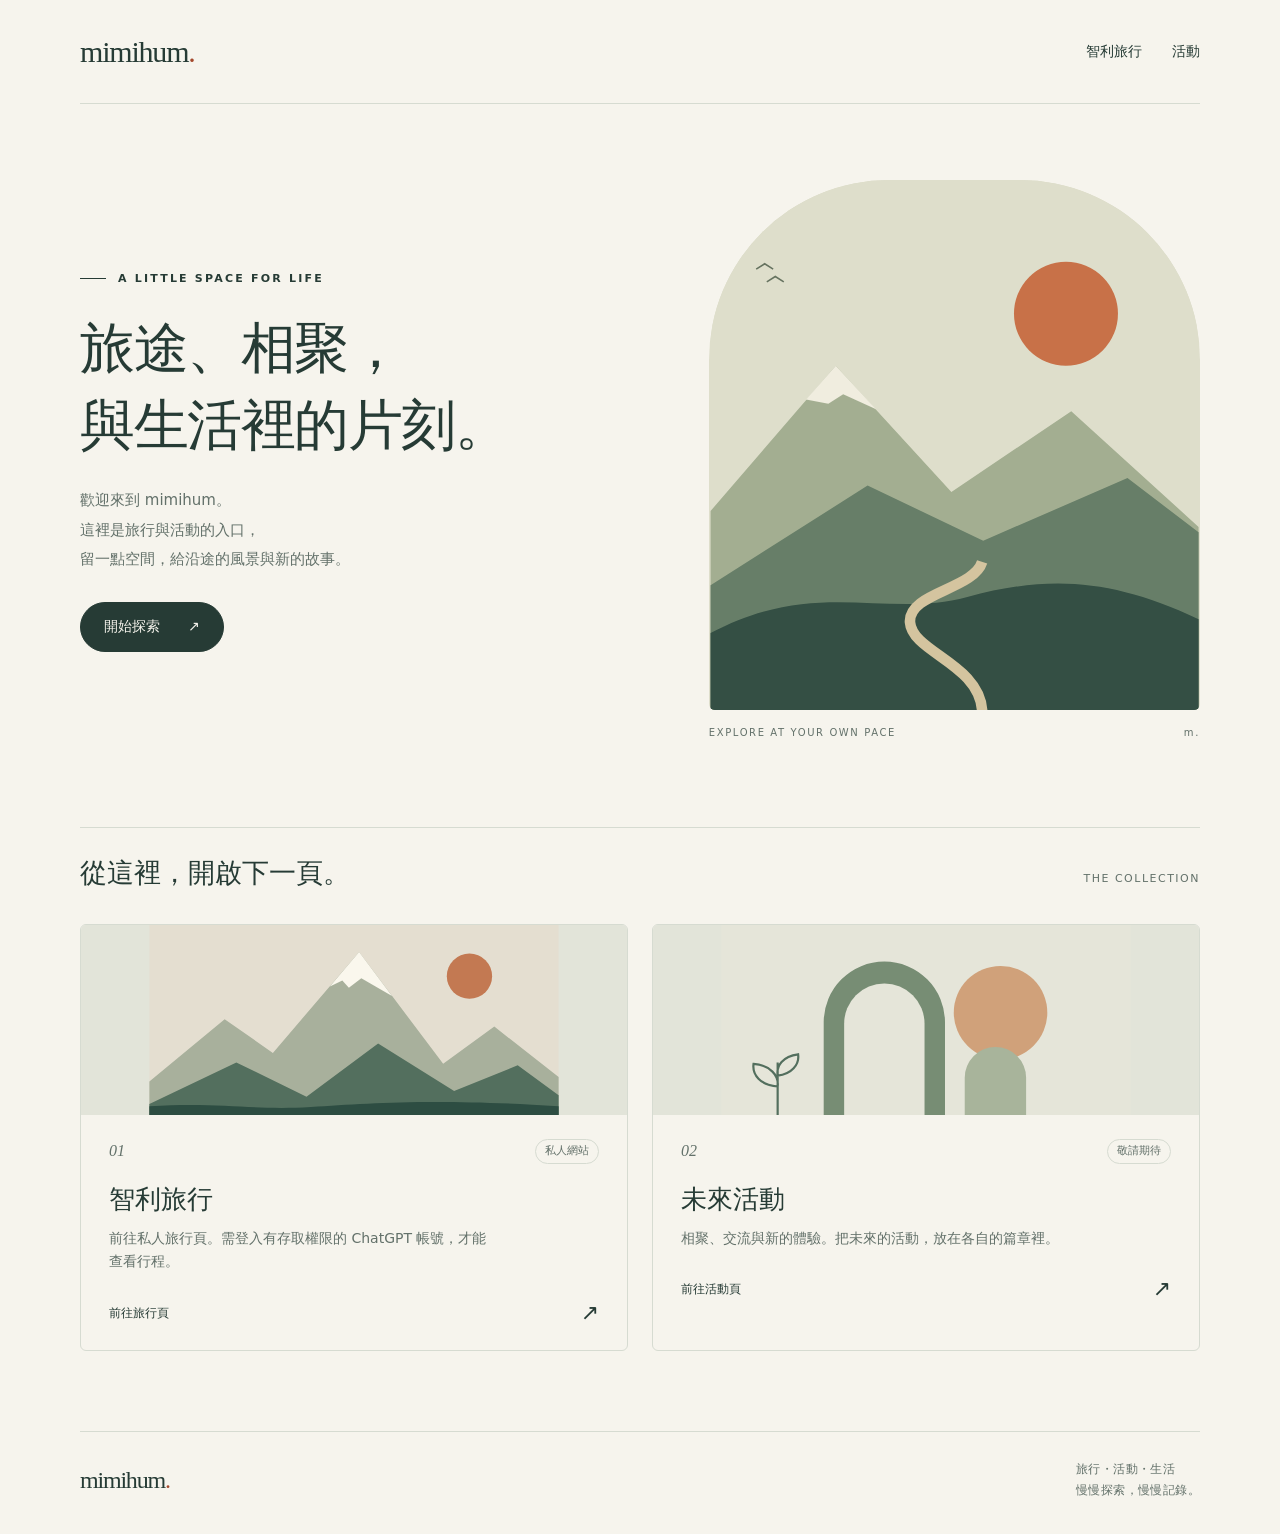
==== commit f6833a66: "Link Chile landing to the authorized private guide" ====
--- a/index.html
+++ b/index.html
@@ -34,7 +34,7 @@
 <div class="cards">
 <a class="card" href="chile-2026/">
 <div class="card-art"><svg viewBox="0 0 560 260" aria-hidden="true" focusable="false" xmlns="http://www.w3.org/2000/svg"><rect width="560" height="260" fill="#e4ded0"/><circle cx="438" cy="70" r="31" fill="#c37952"/><path d="m0 214 103-85 66 46L287 37l115 153 70-51 88 69v52H0Z" fill="#a8b09c"/><path d="m247 84 40-47 45 60-42-24-17 13-9-10Z" fill="#faf7ed"/><path d="m0 245 119-57 96 47 98-73 104 65 87-35 56 41v27H0Z" fill="#536f5e"/><path d="M0 248c99-6 141 6 221 1s168-12 339-1v12H0Z" fill="#2d4d42"/></svg></div>
-<div class="card-copy"><div class="card-top"><span class="card-number">01</span><span class="tag">尚未連接</span></div><h3>智利旅行</h3><p>私人行程，尚未連接。這裡只保留旅行入口，不公開行程內容。</p><div class="card-bottom"><span>前往旅行頁</span><span class="arrow" aria-hidden="true">↗</span></div></div>
+<div class="card-copy"><div class="card-top"><span class="card-number">01</span><span class="tag">私人網站</span></div><h3>智利旅行</h3><p>前往私人旅行頁。需登入有存取權限的 ChatGPT 帳號，才能查看行程。</p><div class="card-bottom"><span>前往旅行頁</span><span class="arrow" aria-hidden="true">↗</span></div></div>
 </a>
 <a class="card" href="activities/">
 <div class="card-art"><svg viewBox="0 0 560 260" aria-hidden="true" focusable="false" xmlns="http://www.w3.org/2000/svg"><rect width="560" height="260" fill="#e5e5d9"/><circle cx="382" cy="120" r="64" fill="#d0a17a"/><path d="M140 260V133a83 83 0 0 1 166 0v127Z" fill="#778d74"/><path d="M168 260V135a55 55 0 0 1 110 0v125Z" fill="#e5e5d9"/><path d="M333 260v-51a42 42 0 0 1 84 0v51Z" fill="#a8b49b"/><path d="M77 260v-72m0 33c-24-2-35-16-33-31 23 2 35 16 33 31m0-15c19-2 30-15 28-29-21 3-30 15-28 29" fill="none" stroke="#536f5e" stroke-width="3"/></svg></div>
